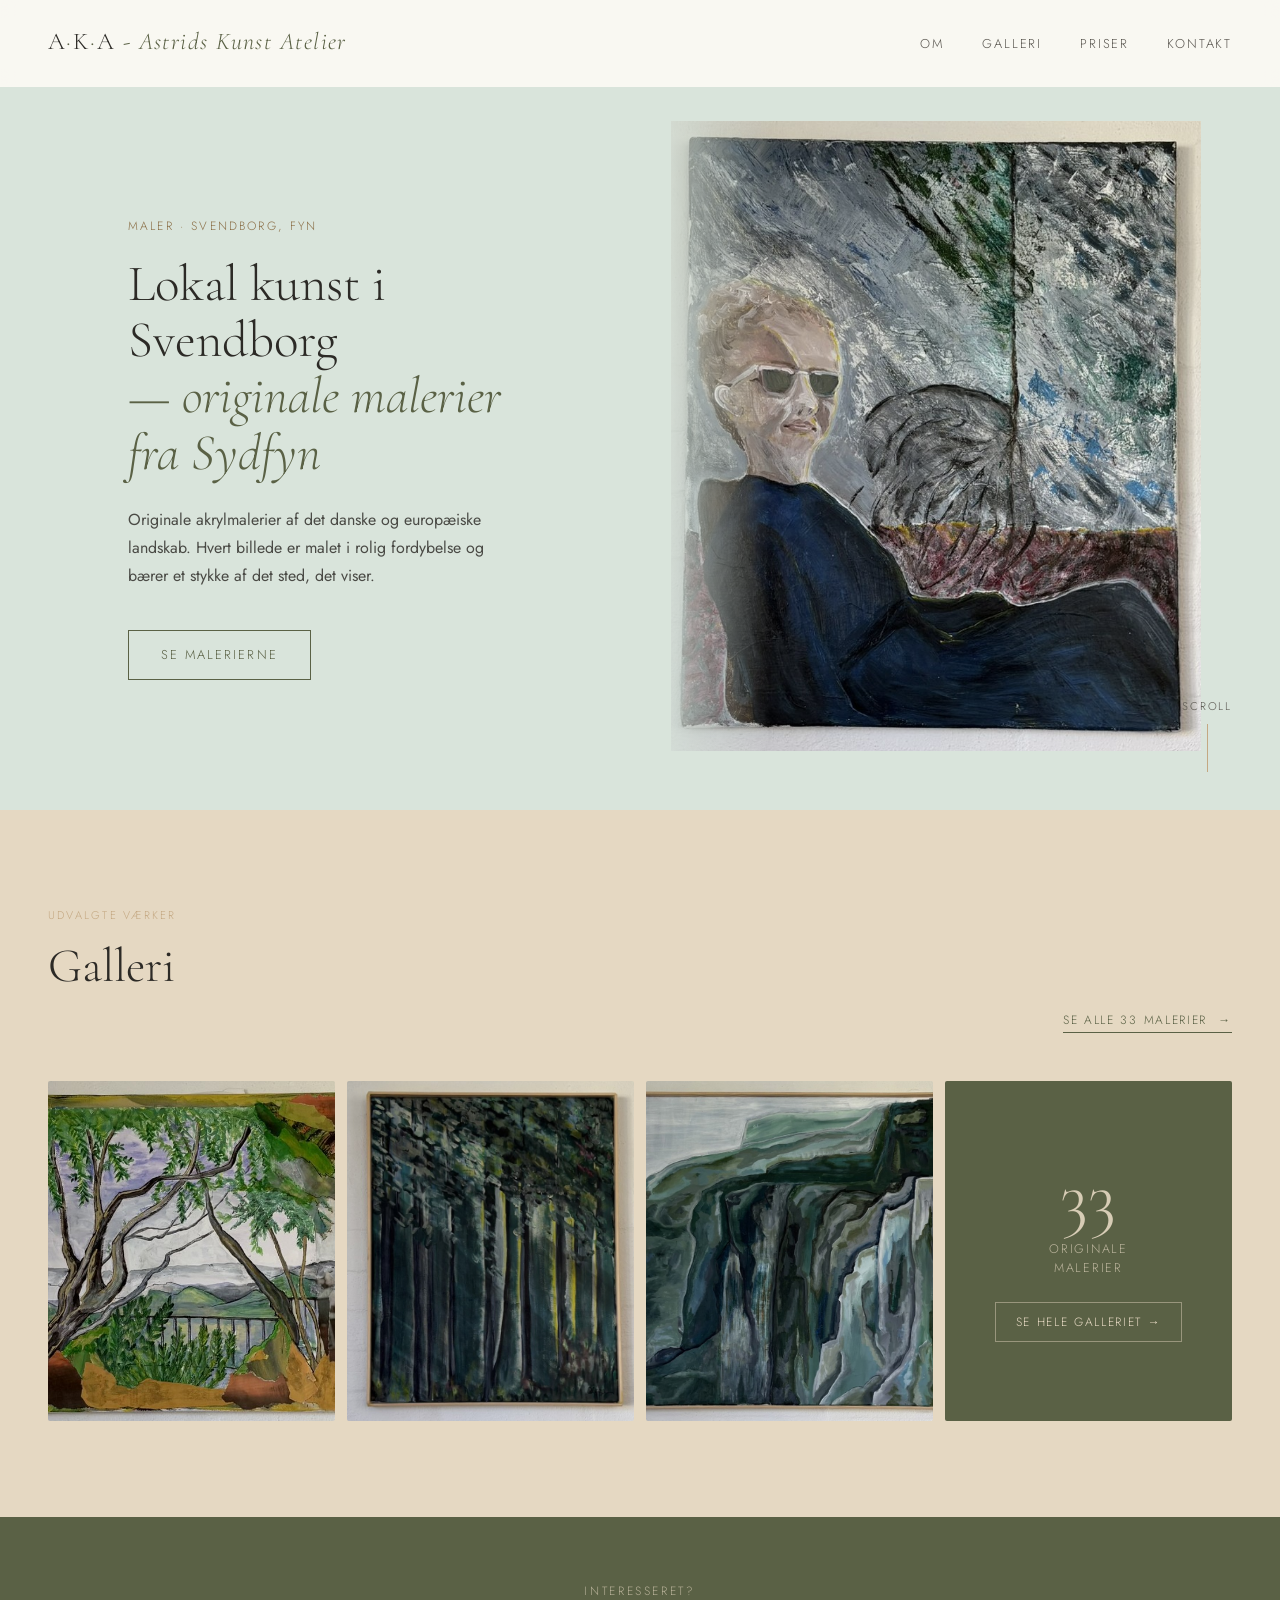
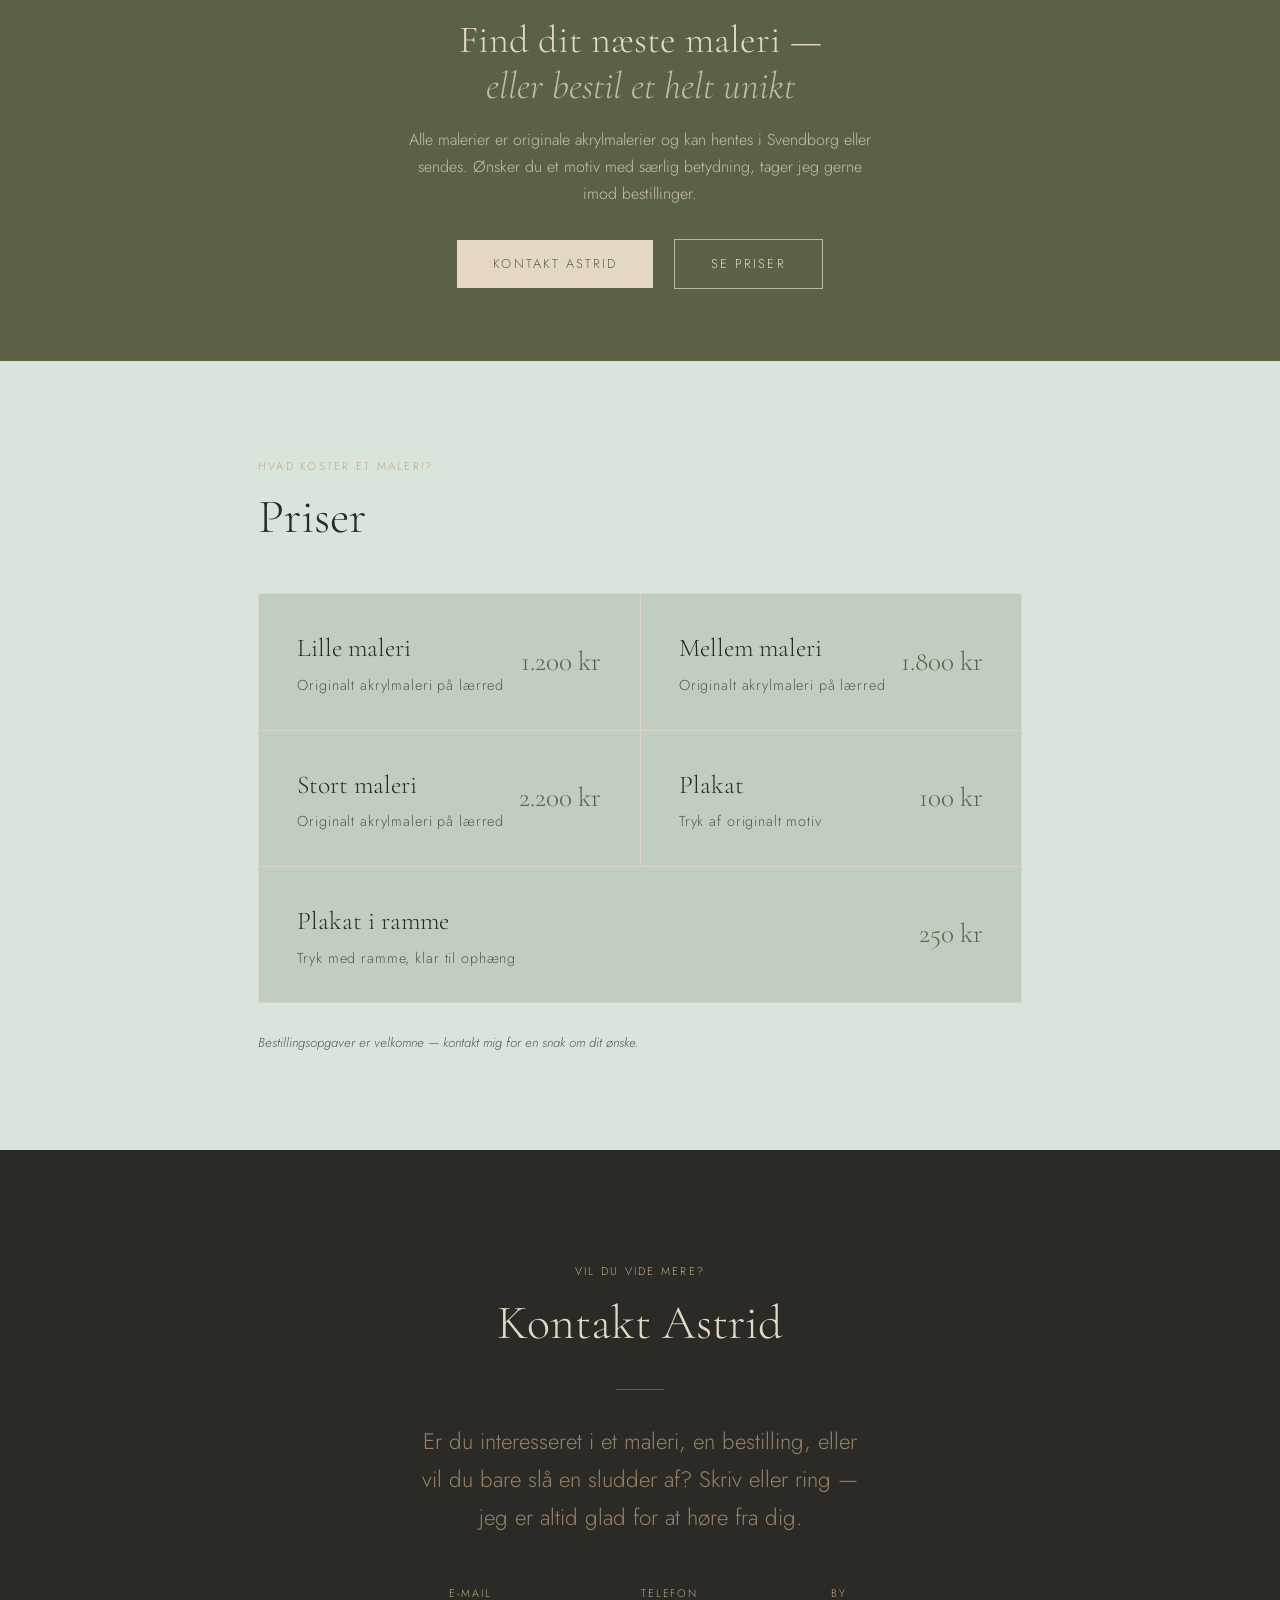
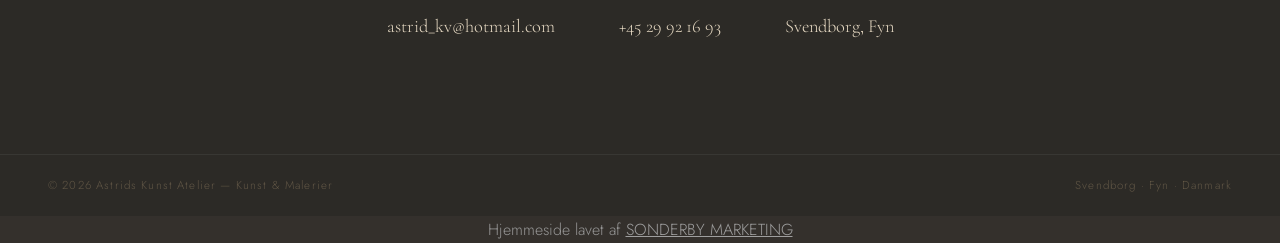
==== index.html @ 26f9140e "e" ====
<!DOCTYPE html>
<html lang="da">
<head>

<!-- Google tag (gtag.js) -->
<script async src="https://www.googletagmanager.com/gtag/js?id=G-Q36JYDKTQ0"></script>
<script>
  window.dataLayer = window.dataLayer || [];
  function gtag(){dataLayer.push(arguments);}
  gtag('js', new Date());

  gtag('config', 'G-Q36JYDKTQ0');
</script>

  <meta name="google-site-verification" content="feZjjxSXSyQP-OjHvZcuuVOTIzH_2C8YNnYdvk114ck">
  <meta charset="UTF-8" />
  <meta name="viewport" content="width=device-width, initial-scale=1.0" />
  <title>Kunst i Svendborg – Unikke originale malerier | Astrids Kunst Atelier</title>
  <link rel="stylesheet" href="style.css">
  <link href="https://fonts.googleapis.com/css2?family=Cormorant+Garamond:ital,wght@0,300;0,400;1,300;1,400&family=Jost:wght@300;400&display=swap" rel="stylesheet" />
  <link rel="icon" href="img/aka-logo.png">
  <meta name="description" content="Oplev lokal kunst i Svendborg og på Sydfyn. Unikke akrylmalerier inspireret af naturen – køb original kunst eller bestil dit eget maleri.">
  <meta name="keywords" content="kunst svendborg, lokal kunst svendborg, sydfynsk kunst, naturkunst sydfyn, maler svendborg, kunstner fyn">
<meta property="og:title" content="Astrids Kunst Atelier – Originale malerier i Svendborg">
<meta property="og:description" content="Køb originale akrylmalerier fra Svendborg og Sydfyn.">
<meta property="og:image" content="https://www.astridskunstatelier.dk/img/Selvportræt-Astrid.JPEG">
<meta property="og:url" content="https://www.astridskunstatelier.dk">
<meta property="og:type" content="website">
<link rel="canonical" href="https://www.astridskunstatelier.dk/">



  <script type="application/ld+json">
  {
  "@context": "https://schema.org",
  "@type": "LocalBusiness",
  "name": "Astrids Kunst Atelier",
  "url": "https://www.astridskunstatelier.dk",
  "image": "https://www.astridskunstatelier.dk/img/Selvportræt-Astrid.JPEG",
  "priceRange": "1200–2200 kr",
  "address": {
    "@type": "PostalAddress",
    "addressLocality": "Svendborg",
    "addressRegion": "Fyn",
    "addressCountry": "DK"
  },
  "areaServed": "Svendborg, Sydfyn",
  "description": "Originale akrylmalerier fra Svendborg og Sydfyn – køb kunst eller bestil dit eget maleri.",
  "email": "astrid_kv@hotmail.com",
  "telephone": "+4529921693"
}
  </script>

<!-- Meta Pixel Code -->
<script>
!function(f,b,e,v,n,t,s)
{if(f.fbq)return;n=f.fbq=function(){n.callMethod?
n.callMethod.apply(n,arguments):n.queue.push(arguments)};
if(!f._fbq)f._fbq=n;n.push=n;n.loaded=!0;n.version='2.0';
n.queue=[];t=b.createElement(e);t.async=!0;
t.src=v;s=b.getElementsByTagName(e)[0];
s.parentNode.insertBefore(t,s)}(window, document,'script',
'https://connect.facebook.net/en_US/fbevents.js');
fbq('init', '1660378251969151');
fbq('track', 'PageView');
</script>
<noscript><img height="1" width="1" style="display:none"
src="https://www.facebook.com/tr?id=1660378251969151&ev=PageView&noscript=1"
/></noscript>
<!-- End Meta Pixel Code -->


</head>
<body>
 
<!-- NAV -->
<nav id="nav">
  <a href="#hjem" class="nav-logo">A<span>·</span>K<span>·</span>A<span class="nav-logo-aka"><span> - </span>Astrids Kunst Atelier</span></a>
  <button class="nav-hamburger" id="hamburger" aria-label="Menu" aria-expanded="false">
    <span></span><span></span><span></span>
  </button>
  <ul class="nav-links" id="nav-links">
    <li><a href="om-kunstneren.html" onclick="closeMenu()">Om</a></li>
    <li><a href="galleri.html" onclick="closeMenu()">Galleri</a></li>
    <li><a href="#priser" onclick="closeMenu()">Priser</a></li>
    <li><a href="#kontakt" onclick="closeMenu()">Kontakt</a></li>
  </ul>
</nav>
 
<!-- HERO -->
<section id="hjem">
  <div>
    <p class="hero-eyebrow">Maler · Svendborg, Fyn</p>
    <h1 class="hero-title">
      Lokal kunst i Svendborg<br>
      <em>— originale malerier<br>fra Sydfyn</em>
    </h1>
    <p class="hero-sub">Originale akrylmalerier af det danske og europæiske landskab. Hvert billede er malet i rolig fordybelse og bærer et stykke af det sted, det viser.</p>
    <a href="galleri.html" class="hero-cta">Se malerierne</a>
  </div>

  <div>
    <img src="img/Selvportræt-Astrid.JPEG" alt="Astrids maler i sit atelier - kunstner og maler i Svendborg, Fyn">
  </div>

  <div class="hero-scroll">Scroll</div>
</section>
 
<!-- GALLERI -->
<section id="galleri">
  <div class="galleri-inner">
    <div class="galleri-header reveal">
      <div>
        <p class="section-label">Udvalgte værker</p>
        <h2 class="section-title">Galleri</h2>
      </div>
      <a href="galleri.html" class="galleri-all-link">
        Se alle 33 malerier &nbsp;→
      </a>
    </div>
 
    <!-- 4 udvalgte preview-malerier -->
    <div class="galleri-grid galleri-preview">
      <div class="painting reveal" onclick="window.location='galleri.html'">
        <img src="img/Maleri3-40x40-Provence.JPEG" alt="Akrylmaleri fra Provence - lokal kunst fra Svendborg">
        <div class="painting-overlay">
          <div class="painting-title">Provence</div>
          <div class="painting-size">40 × 40 cm</div>
        </div>
      </div>
      <div class="painting reveal" onclick="window.location='galleri.html'">
        <img src="img/Maleri1-50x40-Sofielund.JPEG" alt="Sofielund – akrylmaleri 50x40 cm">
        <div class="painting-overlay">
          <div class="painting-title">Sofielund</div>
          <div class="painting-size">50 × 40 cm</div>
        </div>
      </div>
      <div class="painting reveal" onclick="window.location='galleri.html'">
        <img src="img/Maleri1-60x60-Færøerne.JPEG" alt="Færøerne – akrylmaleri">
        <div class="painting-overlay">
          <div class="painting-title">Færøerne</div>
          <div class="painting-size">60 × 60 cm</div>
        </div>
      </div>
      <div class="painting reveal painting-cta-card" onclick="window.location='galleri.html'">
        <div class="painting-cta-inner">
          <span class="painting-cta-num">33</span>
          <span class="painting-cta-label">originale<br>malerier</span>
          <span class="painting-cta-btn">Se hele galleriet →</span>
        </div>
      </div>
    </div>
  </div>
</section>

<div style="background:var(--moss);color:var(--cream);padding:64px 40px;text-align:center;">
  <p style="font-size:0.75rem;letter-spacing:0.22em;text-transform:uppercase;opacity:0.65;margin-bottom:1rem;">Interesseret?</p>
  <h3 style="font-family:'Cormorant Garamond',serif;font-weight:300;font-size:clamp(1.8rem,3vw,2.6rem);margin-bottom:1rem;line-height:1.2;">
    Find dit næste maleri —<br><em style="opacity:0.75;">eller bestil et helt unikt</em>
  </h3>
  <p style="font-size:1rem;line-height:1.7;opacity:0.8;max-width:480px;margin:0 auto 2rem;">
    Alle malerier er originale akrylmalerier og kan hentes i Svendborg eller sendes. Ønsker du et motiv med særlig betydning, tager jeg gerne imod bestillinger.
  </p>
  <a href="#kontakt" style="display:inline-block;padding:13px 36px;background:var(--cream);color:var(--moss);font-family:'Jost',sans-serif;font-size:0.8rem;letter-spacing:0.16em;text-transform:uppercase;text-decoration:none;margin:0 8px 8px;">Kontakt Astrid</a>
  <a href="#priser" style="display:inline-block;padding:13px 36px;border:1.5px solid rgba(245,240,232,0.6);color:var(--cream);font-family:'Jost',sans-serif;font-size:0.8rem;letter-spacing:0.16em;text-transform:uppercase;text-decoration:none;margin:0 8px 8px;">Se priser</a>
</div>

 
<!-- PRISER -->
<section id="priser">
  <p class="section-label reveal">Hvad koster et maleri?</p>
  <h2 class="section-title reveal">Priser</h2>
 
  <div class="price-grid reveal">
    <div class="price-item">
      <div>
        <div class="price-name">Lille maleri</div>
        <div class="price-sub">Originalt akrylmaleri på lærred</div>
      </div>
      <div class="price-val">1.200 kr</div>
    </div>
    <div class="price-item">
      <div>
        <div class="price-name">Mellem maleri</div>
        <div class="price-sub">Originalt akrylmaleri på lærred</div>
      </div>
      <div class="price-val">1.800 kr</div>
    </div>
    <div class="price-item">
      <div>
        <div class="price-name">Stort maleri</div>
        <div class="price-sub">Originalt akrylmaleri på lærred</div>
      </div>
      <div class="price-val">2.200 kr</div>
    </div>
    <div class="price-item">
      <div>
        <div class="price-name">Plakat</div>
        <div class="price-sub">Tryk af originalt motiv</div>
      </div>
      <div class="price-val">100 kr</div>
    </div>
    <div class="price-item" style="grid-column: 1 / -1;">
      <div>
        <div class="price-name">Plakat i ramme</div>
        <div class="price-sub">Tryk med ramme, klar til ophæng</div>
      </div>
      <div class="price-val">250 kr</div>
    </div>
  </div>
  <p class="price-note reveal">Bestillingsopgaver er velkomne — kontakt mig for en snak om dit ønske.</p>
</section>
 
<!-- KONTAKT -->
<section id="kontakt">
  <p class="section-label">Vil du vide mere?</p>
  <h2 class="section-title">Kontakt Astrid</h2>
  <div class="divider"></div>
  <p style="color:rgba(196,168,130,0.7);font-size:1.4rem;max-width:440px;margin:0 auto;">Er du interesseret i et maleri, en bestilling, eller vil du bare slå en sludder af? Skriv eller ring — jeg er altid glad for at høre fra dig.</p>
 
  <div class="kontakt-info">
    <div class="kontakt-item">
      <span class="kontakt-item-label">E-mail</span>
      <span class="kontakt-item-value"><a href="mailto:astrid_kv@hotmail.com">astrid_kv@hotmail.com</a></span>
    </div>
    <div class="kontakt-item">
      <span class="kontakt-item-label">Telefon</span>
      <span class="kontakt-item-value"><a href="tel:+4529921693">+45 29 92 16 93</a></span>
    </div>
    <div class="kontakt-item">
      <span class="kontakt-item-label">By</span>
      <span class="kontakt-item-value">Svendborg, Fyn</span>
    </div>
  </div>
</section>
 
<!-- FOOTER -->
<footer>
  <span>© 2026 Astrids Kunst Atelier — Kunst &amp; Malerier</span>
  <span>Svendborg · Fyn · Danmark</span>
</footer>
<div class="sonderbymarketing">
<span class="sonderbymarketing-span">Hjemmeside lavet af <a href="https://www.sonderbymarketing.dk">SONDERBY MARKETING</a></span> 
</div>
<!-- LIGHTBOX -->
<div class="lightbox" id="lightbox" onclick="closeLightbox()">
  <span class="lightbox-close" onclick="closeLightbox()">×</span>
  <div id="lightbox-content" style="width:60vw;max-width:700px;aspect-ratio:4/3;border-radius:2px;"></div>
</div>

<script>
  const images = [
    "img/Maleri2-40x40-Færøerne.JPEG",
    "img/Maleri4-80x60-Alperne.JPEG",
    "img/Maleri5-50x50-Sofielund.JPEG",
    "img/Maleri3-40x40-Ansigter.JPEG",
    "img/Maleri4-40x40-Færøerne.JPEG",
    "img/Maleri1-60x80-Lys.JPEG"
  ];

  // Hamburger menu
  const hamburger = document.getElementById('hamburger');
  const navLinks  = document.getElementById('nav-links');

  hamburger.addEventListener('click', () => {
    const isOpen = navLinks.classList.toggle('open');
    hamburger.classList.toggle('open', isOpen);
    hamburger.setAttribute('aria-expanded', isOpen);
    document.body.style.overflow = isOpen ? 'hidden' : '';
  });

  function closeMenu() {
    navLinks.classList.remove('open');
    hamburger.classList.remove('open');
    hamburger.setAttribute('aria-expanded', 'false');
    document.body.style.overflow = '';
  }

  // Nav scroll effect
  const nav = document.getElementById('nav');
  window.addEventListener('scroll', () => {
    nav.classList.toggle('scrolled', window.scrollY > 40);
  });
 
  // Scroll reveal
  const reveals = document.querySelectorAll('.reveal');
  const observer = new IntersectionObserver((entries) => {
    entries.forEach(entry => {
      if (entry.isIntersecting) {
        setTimeout(() => entry.target.classList.add('visible'), 80);
        observer.unobserve(entry.target);
      }
    });
  }, { threshold: 0.12 });
  reveals.forEach(el => observer.observe(el));
 
  // Lightbox
  function openLightbox(idx) {
    const lb  = document.getElementById('lightbox');
    const cnt = document.getElementById('lightbox-content');
    cnt.innerHTML = `<img src="${images[idx]}" style="width:100%;height:100%;object-fit:contain;">`;
    lb.classList.add('open');
    document.body.style.overflow = 'hidden';
  }
  function closeLightbox() {
    document.getElementById('lightbox').classList.remove('open');
    document.body.style.overflow = '';
  }
  document.addEventListener('keydown', e => { if (e.key === 'Escape') closeLightbox(); });
</script>


</body>
</html>
---- style.css ----
*, *::before, *::after { box-sizing: border-box; margin: 0; padding: 0; }
 
    :root {
      --cream:    #e5d8c2;
      --warm-white: #d9e4db;
      --moss:     #5a6145;
      --bark:     #8b6f47;
      --earth:    #c4a882;
      --dark:     #2c2a26;
      --muted:    #5a5750;
      --line:     #ddd5c4;
    }
 
    html { scroll-behavior: smooth; }
 
    body {
      background: var(--warm-white);
      color: var(--dark);
      font-family: 'Jost', sans-serif;
      font-weight: 300;
      font-size: 16px;
      line-height: 1.7;
      overflow-x: hidden;
    }
 
    /* ── NAV ── */
    nav {
      position: fixed;
      top: 0; left: 0; right: 0;
      z-index: 100;
      display: flex;
      justify-content: space-between;
      align-items: center;
      padding: 1.4rem 3rem;
      background: rgba(250, 248, 243, 0.97);
      backdrop-filter: blur(8px);
      border-bottom: 1px solid transparent;
      transition: border-color 0.3s;
    }
    nav.scrolled { border-color: var(--line); }
 
    .nav-logo {
      font-family: 'Cormorant Garamond', serif;
      font-size: 1.5rem;
      font-weight: 300;
      letter-spacing: 0.06em;
      color: var(--dark);
      text-decoration: none;
      z-index: 101;
    }
    .nav-logo span { font-style: italic; color: var(--moss); }

    /* ── HAMBURGER ── */
    .nav-hamburger {
      display: none;
      flex-direction: column;
      justify-content: center;
      gap: 5px;
      width: 32px;
      height: 32px;
      cursor: pointer;
      background: none;
      border: none;
      padding: 2px;
      z-index: 101;
    }
    .nav-hamburger span {
      display: block;
      width: 100%;
      height: 1px;
      background: var(--dark);
      transition: transform 0.35s ease, opacity 0.25s ease;
      transform-origin: center;
    }
    .nav-hamburger.open span:nth-child(1) {
      transform: translateY(6px) rotate(45deg);
    }
    .nav-hamburger.open span:nth-child(2) {
      opacity: 0;
    }
    .nav-hamburger.open span:nth-child(3) {
      transform: translateY(-6px) rotate(-45deg);
    }

    .nav-links {
      display: flex;
      gap: 2.4rem;
      list-style: none;
    }
    .nav-links a {
      font-size: 0.8rem;
      letter-spacing: 0.14em;
      text-transform: uppercase;
      text-decoration: none;
      color: var(--muted);
      transition: color 0.2s;
    }
    .nav-links a:hover { color: var(--moss); }
 
    /* ── HERO ── */
    #hjem {
      min-height: 50vh;
      max-height: 90vh;   
      display: grid;
      grid-template-columns: 1fr 1fr;
      position: relative;
      overflow: hidden;
    }

    #hjem > div:first-child {
      display: flex;
      flex-direction: column;
      justify-content: center;
      padding: 120px 60px 80px 80px;
      background: var(--warm-white);
      position: relative;
      z-index: 2;
    }

    #hjem > div:nth-child(2) {
      position: relative;
      overflow: hidden;
    }

    #hjem > div:nth-child(2)::before {
      content: '';
      position: absolute;
      inset: 0;
      background: linear-gradient(to right, var(--warm-white) 0%, transparent 22%);
      z-index: 1;
      pointer-events: none;
    }

    #hjem > div:nth-child(2) img {
      width: 100%;
      height: 800px;
      margin-top: 25px;
      object-fit: contain;   
      object-position: top center;
      filter: saturate(0.82);
      max-height: 70vh;
      align-self: center;  
    }

    .hero-bg { display: none; }
    .hero-stroke { display: none; }
    .hero-content { all: unset; display: contents; }

    .hero-eyebrow {
      font-size: 0.75rem;
      letter-spacing: 0.18em;
      text-transform: uppercase;
      color: var(--bark);
      margin-bottom: 1.2rem;
    }

    .hero-title {
      font-family: 'Cormorant Garamond', serif;
      font-size: clamp(2.4rem, 4vw, 3.6rem);
      font-weight: 300;
      line-height: 1.1;
      color: var(--dark);
      margin-bottom: 1.6rem;
    }
    .hero-title em {
      font-style: italic;
      color: var(--moss);
    }

    .hero-sub {
      font-size: 1rem;
      color: #4a4a45;
      font-weight: 400;
      max-width: 400px;
      line-height: 1.75;
      margin-bottom: 2rem;
    }

    .hero-cta {
      display: inline-block;
      padding: 13px 32px;
      border: 1.5px solid var(--moss);
      color: var(--moss);
      font-family: 'Jost', sans-serif;
      font-size: 0.8rem;
      letter-spacing: 0.16em;
      text-transform: uppercase;
      text-decoration: none;
      margin-top: 0.5rem;
      align-self: flex-start;
      transition: background 0.25s, color 0.25s;
    }
    .hero-cta:hover { background: var(--moss); color: var(--cream); }

    .hero-scroll {
      position: absolute;
      bottom: 2.4rem;
      right: 3rem;
      display: flex;
      flex-direction: column;
      align-items: center;
      gap: 0.5rem;
      font-size: 0.7rem;
      letter-spacing: 0.16em;
      text-transform: uppercase;
      color: var(--muted);
    }
    .hero-scroll::after {
      content: '';
      width: 1px;
      height: 48px;
      background: var(--earth);
      display: block;
    }   
 
    /* ── SECTIONS SHARED ── */
    section { padding: 6rem 3rem; }
    .section-label {
      font-size: 0.7rem;
      letter-spacing: 0.2em;
      text-transform: uppercase;
      color: var(--earth);
      margin-bottom: 0.9rem;
    }
    .section-title {
      font-family: 'Cormorant Garamond', serif;
      font-size: clamp(2rem, 4vw, 3rem);
      font-weight: 300;
      line-height: 1.15;
      margin-bottom: 2.4rem;
    }
    .divider {
      width: 48px;
      height: 1px;
      background: var(--earth);
      margin: 2rem 0;
    }
 
    /* ── OM ASTRID ── */
    #om {
      display: grid;
      grid-template-columns: 1fr 1fr;
      gap: 6rem;
      align-items: center;
      max-width: 1100px;
      margin: 0 auto;
    }
 
    .om-image-wrap {
      position: relative;
    }
    .om-image-placeholder {
      width: 100%;
      aspect-ratio: 3/4;
      background: linear-gradient(160deg, #ddd5c4 0%, #c4b89a 50%, #b0a080 100%);
      border-radius: 2px;
      display: flex;
      align-items: center;
      justify-content: center;
      overflow: hidden;
      position: relative;
    }
    .om-image-placeholder::before {
      content: '';
      position: absolute;
      inset: 0;
      background: 
        radial-gradient(ellipse 60% 40% at 40% 60%, rgba(90,97,69,0.25) 0%, transparent 60%),
        radial-gradient(ellipse 40% 60% at 70% 30%, rgba(250,248,243,0.3) 0%, transparent 50%);
    }
    .om-image-placeholder img {
      width: 100%;
      height: 100%;
      object-fit: cover;
    }
    .om-image-placeholder svg {
      opacity: 0.22;
      color: var(--dark);
    }
    .om-image-note {
      font-size: 0.72rem;
      color: var(--muted);
      letter-spacing: 0.1em;
      text-align: center;
      margin-top: 0.8rem;
    }
 
    .om-image-wrap::before {
      content: '';
      position: absolute;
      top: -16px; left: -16px;
      width: 80px; height: 80px;
      border-top: 1px solid var(--earth);
      border-left: 1px solid var(--earth);
      pointer-events: none;
    }
    .om-image-wrap::after {
      content: '';
      position: absolute;
      bottom: 40px; right: -16px;
      width: 80px; height: 80px;
      border-bottom: 1px solid var(--earth);
      border-right: 1px solid var(--earth);
      pointer-events: none;
    }
 
    .om-text p {
      color: var(--muted);
      font-size: 0.97rem;
      margin-bottom: 1.2rem;
    }
    .om-text p strong {
      font-weight: 400;
      color: var(--dark);
    }
 
    /* ── GALLERI ── */
    #galleri {
      background: var(--cream);
      max-width: 100%;
    }
    .galleri-inner {
      max-width: 1200px;
      margin: 0 auto;
    }

    .galleri-header {
      display: flex;
      justify-content: space-between;
      align-items: flex-end;
      margin-bottom: 3rem;
    }
    .galleri-grid {
      display: grid;
      grid-template-columns: repeat(12, 1fr);
      grid-template-rows: auto;
      gap: 16px;
    }
 
    .painting {
      cursor: pointer;
      overflow: hidden;
      border-radius: 2px;
      position: relative;
    }
 
    .painting:nth-child(1) { grid-column: 1 / 6;  grid-row: 1; }
    .painting:nth-child(2) { grid-column: 6 / 9;  grid-row: 1; }
    .painting:nth-child(3) { grid-column: 9 / 13; grid-row: 1; }
    .painting:nth-child(4) { grid-column: 1 / 4;  grid-row: 2; }
    .painting:nth-child(5) { grid-column: 4 / 9;  grid-row: 2; }
    .painting:nth-child(6) { grid-column: 9 / 13; grid-row: 2; }
 
    .painting img {
      width: 100%;
      height: 100%;
      object-fit: contain;
      display: block;
      transition: transform 0.6s cubic-bezier(0.25,0.46,0.45,0.94);
    }
    .painting:hover img { transform: scale(1.04); }
 
    .painting:nth-child(1) { height: 420px; }
    .painting:nth-child(2) { height: 420px; }
    .painting:nth-child(3) { height: 420px; }
    .painting:nth-child(4) { height: 380px; }
    .painting:nth-child(5) { height: 380px; }
    .painting:nth-child(6) { height: 380px; }
 
    .p1 { background: linear-gradient(170deg,#7a9478 0%,#4a7a5e 35%,#2d5a3d 60%,#1a3d2b 100%); }
    .p2 { background: linear-gradient(150deg,#c8d4bc 0%,#8aaa78 40%,#5a7d50 100%); }
    .p3 { background: linear-gradient(200deg,#b0c8e8 0%,#6a9ec0 35%,#3a6a8a 70%,#1a3a5a 100%); }
    .p4 { background: linear-gradient(140deg,#e8d4a0 0%,#c8a860 40%,#8a6830 100%); }
    .p5 { background: linear-gradient(180deg,#d4e0c8 0%,#88a870 40%,#4a6840 70%,#2a4828 100%); }
    .p6 { background: linear-gradient(160deg,#f0e4d0 0%,#d0b898 40%,#a07850 100%); }
    .p7 { background: linear-gradient(190deg,#c0d8e8 0%,#80b0c8 40%,#4080a0 100%); }
    .p8 { background: linear-gradient(145deg,#d8e8c8 0%,#90b870 40%,#506840 100%); }
 
    .painting-overlay {
      position: absolute;
      inset: 0;
      background: linear-gradient(to top, rgba(44,42,38,0.7) 0%, transparent 50%);
      opacity: 0;
      transition: opacity 0.4s ease;
      display: flex;
      flex-direction: column;
      justify-content: flex-end;
      padding: 1.2rem;
    }
/* SOLGT overlay */
.sold-overlay {
  position: absolute;
  inset: 0;
  background: rgba(20, 18, 16, 0.75);
  display: flex;
  align-items: center;
  justify-content: center;
  color: #fff;
  font-family: 'Cormorant Garamond', serif;
  font-size: 1.6rem;
  letter-spacing: 0.12em;
  text-transform: uppercase;
  z-index: 5;
  pointer-events: none;
}

/* sørg for at card kan holde overlay */
.painting-card {
  position: relative;
}
    .painting:hover .painting-overlay { opacity: 1; }
    .painting-title {
      font-family: 'Cormorant Garamond', serif;
      font-size: 1.05rem;
      font-style: italic;
      color: #fff;
      font-weight: 300;
    }
    .painting-size {
      font-size: 0.72rem;
      letter-spacing: 0.1em;
      color: rgba(255,255,255,0.65);
      margin-top: 0.2rem;
    }

    /* Preview grid */
    .galleri-preview {
      display: grid !important;
      grid-template-columns: repeat(4, 1fr) !important;
      grid-template-rows: 340px !important;
      gap: 12px !important;
    }
    .galleri-preview .painting {
      grid-column: auto !important;
      grid-row: auto !important;
      height: 100% !important;
    }
    .galleri-preview .painting img {
      object-fit: cover !important;
    }
 
    /* CTA-kort */
    .painting-cta-card {
      background: var(--moss) !important;
      display: flex !important;
      align-items: center !important;
      justify-content: center !important;
      cursor: pointer;
    }
    .painting-cta-card:hover { opacity: 0.92; }
    .painting-cta-inner {
      display: flex;
      flex-direction: column;
      align-items: center;
      gap: 0.5rem;
      color: var(--cream);
      text-align: center;
      padding: 2rem;
    }
    .painting-cta-num {
      font-family: 'Cormorant Garamond', serif;
      font-size: 4.5rem;
      font-weight: 300;
      line-height: 1;
      color: var(--cream);
      opacity: 0.9;
    }
    .painting-cta-label {
      font-size: 0.78rem;
      letter-spacing: 0.14em;
      text-transform: uppercase;
      opacity: 0.7;
      line-height: 1.5;
    }
    .painting-cta-btn {
      margin-top: 1rem;
      font-size: 0.75rem;
      letter-spacing: 0.14em;
      text-transform: uppercase;
      border: 1px solid rgba(229,216,194,0.45);
      padding: 9px 20px;
      transition: background 0.2s, border-color 0.2s;
    }
    .painting-cta-card:hover .painting-cta-btn {
      background: rgba(229,216,194,0.15);
      border-color: rgba(229,216,194,0.7);
    }
 
    .galleri-all-link {
      font-size: 0.75rem;
      letter-spacing: 0.14em;
      text-transform: uppercase;
      color: var(--moss);
      text-decoration: none;
      border-bottom: 1px solid var(--moss);
      padding-bottom: 2px;
      align-self: flex-end;
      transition: opacity 0.2s;
      white-space: nowrap;
    }
    .galleri-all-link:hover { opacity: 0.65; }

    .galleri-note {
      font-size: 0.78rem;
      color: var(--muted);
      letter-spacing: 0.08em;
      font-style: italic;
      align-self: flex-end;
    }
 
    /* ── PRISER ── */
    #priser {
      max-width: 860px;
      margin: 0 auto;
    }
    .price-grid {
      display: grid;
      grid-template-columns: 1fr 1fr;
      gap: 1px;
      background: var(--line);
      border: 1px solid var(--line);
      margin-top: 3rem;
    }
    .price-item {
      background: rgb(194, 205, 194);
      padding: 2rem 2.4rem;
      display: flex;
      justify-content: space-between;
      align-items: center;
      transition: background 0.2s;
    }
    .price-item:hover { background: var(--cream); }
    .price-name {
      font-family: 'Cormorant Garamond', serif;
      font-size: 1.6rem;
      font-weight: 300;
    }
    .price-sub {
      font-size: 0.9rem;
      color: var(--muted);
      margin-top: 0.2rem;
      letter-spacing: 0.06em;
    }
    .price-val {
      font-family: 'Cormorant Garamond', serif;
      font-size: 1.7rem;
      font-weight: 300;
      color: var(--moss);
      white-space: nowrap;
    }
    .price-note {
      margin-top: 1.8rem;
      font-size: 0.82rem;
      color: var(--muted);
      font-style: italic;
    }
 
    /* ── KONTAKT ── */
    #kontakt {
      background: var(--dark);
      color: var(--cream);
      text-align: center;
      padding: 7rem 3rem;
    }
    #kontakt .section-label { color: var(--earth); }
    #kontakt .section-title { color: var(--cream); }
    #kontakt .divider { background: var(--moss); margin: 2rem auto; }
 
    .kontakt-info {
      display: flex;
      justify-content: center;
      gap: 4rem;
      margin-top: 3rem;
    }
    .kontakt-item {
      display: flex;
      flex-direction: column;
      align-items: center;
      gap: 0.5rem;
    }
    .kontakt-item-label {
      font-size: 0.68rem;
      letter-spacing: 0.18em;
      text-transform: uppercase;
      color: var(--earth);
    }
    .kontakt-item-value {
      font-family: 'Cormorant Garamond', serif;
      font-size: 1.15rem;
      font-weight: 300;
      color: var(--cream);
    }
    .kontakt-item-value a {
      color: inherit;
      text-decoration: none;
      transition: color 0.2s;
    }
    .kontakt-item-value a:hover { color: var(--earth); }
 
    /* ── FOOTER ── */
    footer {
      background: var(--dark);
      border-top: 1px solid rgba(255,255,255,0.06);
      padding: 1.3rem 3rem;
      display: flex;
      justify-content: space-between;
      align-items: center;
      color: rgba(196,168,130,0.35);
      font-size: 0.72rem;
      letter-spacing: 0.1em;
    }

    .sonderbymarketing {
      background-color: #34302c;
      text-align: center;
      color: rgb(150, 150, 150);
    }

    .sonderbymarketing-span a {
      color: rgb(158, 158, 158);
    }
 
    /* ── LIGHTBOX ── */
    .lightbox {
      display: none;
      position: fixed;
      inset: 0;
      z-index: 200;
      background: rgba(44,42,38,0.92);
      align-items: center;
      justify-content: center;
      padding: 2rem;
      cursor: pointer;
      padding: 1rem;
    }
    .lightbox.open { display: flex; }
    .lightbox-img {
      max-width: 80vw;
      max-height: 85vh;
      border-radius: 2px;
      pointer-events: none;
    }
    .lightbox-close {
      position: absolute;
      top: 1.5rem; right: 2rem;
      font-size: 2rem;
      color: var(--cream);
      cursor: pointer;
      font-family: 'Jost', sans-serif;
      font-weight: 300;
      opacity: 0.6;
      transition: opacity 0.2s;
      line-height: 1;
    }
    .lightbox-close:hover { opacity: 1; }
 
    /* ── ANIMATIONS ── */
    .reveal {
      opacity: 0;
      transform: translateY(20px);
      transition: opacity 0.8s ease, transform 0.8s ease;
    }
    .reveal.visible {
      opacity: 1;
      transform: translateY(0);
    }
 
    /* ══════════════════════════════════════
       RESPONSIVE – 900px
    ══════════════════════════════════════ */
    @media (max-width: 900px) {

      /* NAV */
      nav {
        padding: 1.1rem 1.5rem;
      }
      .nav-hamburger {
        display: flex;
      }
      .nav-links {
        position: fixed;
        top: 0; left: 0; right: 0; bottom: 0;
        background: rgba(250, 248, 243, 0.98);
        flex-direction: column;
        justify-content: center;
        align-items: center;
        gap: 2.5rem;
        padding-top: 70px;
        transform: translateY(-100%);
        opacity: 0;
        transition: transform 0.4s cubic-bezier(0.4, 0, 0.2, 1), opacity 0.3s ease;
        pointer-events: none;
      }
      .nav-links.open {
        transform: translateY(0);
        opacity: 1;
        pointer-events: all;
      }
      .nav-links a {
        font-size: 1.1rem;
        letter-spacing: 0.2em;
        color: var(--dark);
      }
      .nav-logo-aka {
        display: none;
      }

      /* HERO */
      #hjem {
        grid-template-columns: 1fr;
        min-height: auto;
        max-height: none;
        padding: 0 !important;
      }
      #hjem > div:first-child {
        padding: 100px 1.5rem 3rem;
      }
      #hjem > div:nth-child(2) {
        display: none;
      }
      .hero-scroll { display: none; }
      .hero-title { font-size: clamp(2rem, 8vw, 2.8rem); }

      /* SECTIONS */
      section { padding: 4rem 1.5rem; }

      /* OM */
      #om {
        grid-template-columns: 1fr;
        gap: 2.5rem;
      }
      .om-image-wrap::before,
      .om-image-wrap::after { display: none; }

      /* GALLERI PREVIEW */
      .galleri-preview {
        grid-template-columns: 1fr 1fr !important;
        grid-template-rows: 200px 200px !important;
      }

      /* PRISER */
      .price-grid { grid-template-columns: 1fr; }
      .price-item { padding: 1.4rem 1.5rem; }

      /* KONTAKT */
      #kontakt { padding: 5rem 1.5rem; }
      .kontakt-info {
        flex-direction: column;
        gap: 2rem;
      }

      /* FOOTER */
      footer {
        flex-direction: column;
        gap: 0.5rem;
        text-align: center;
        padding: 1.4rem 1.5rem;
      }

      /* GALLERI GRID (forsiden) */
      .galleri-grid {
        display: grid;
        grid-template-columns: 1fr 1fr;
        gap: 10px;
      }
      .painting {
        height: 180px !important;
        grid-column: auto !important;
        grid-row: auto !important;
      }
      .painting img {
        object-fit: cover !important;
      }
    }

    /* ══════════════════════════════════════
       RESPONSIVE – 540px
    ══════════════════════════════════════ */
    @media (max-width: 540px) {
      .galleri-preview {
        grid-template-columns: 1fr 1fr !important;
        grid-template-rows: 160px 160px !important;
      }
      .painting-cta-num { font-size: 3rem; }
      .painting-cta-label { font-size: 0.68rem; }
      .painting-cta-btn { font-size: 0.65rem; padding: 7px 14px; }

      .price-name { font-size: 1.3rem; }
      .price-val { font-size: 1.4rem; }
    }

    /* ══════════════════════════════════════
       RESPONSIVE – 400px
    ══════════════════════════════════════ */
    @media (max-width: 400px) {
      .galleri-preview {
        grid-template-columns: 1fr !important;
        grid-template-rows: repeat(4, 200px) !important;
      }
    }
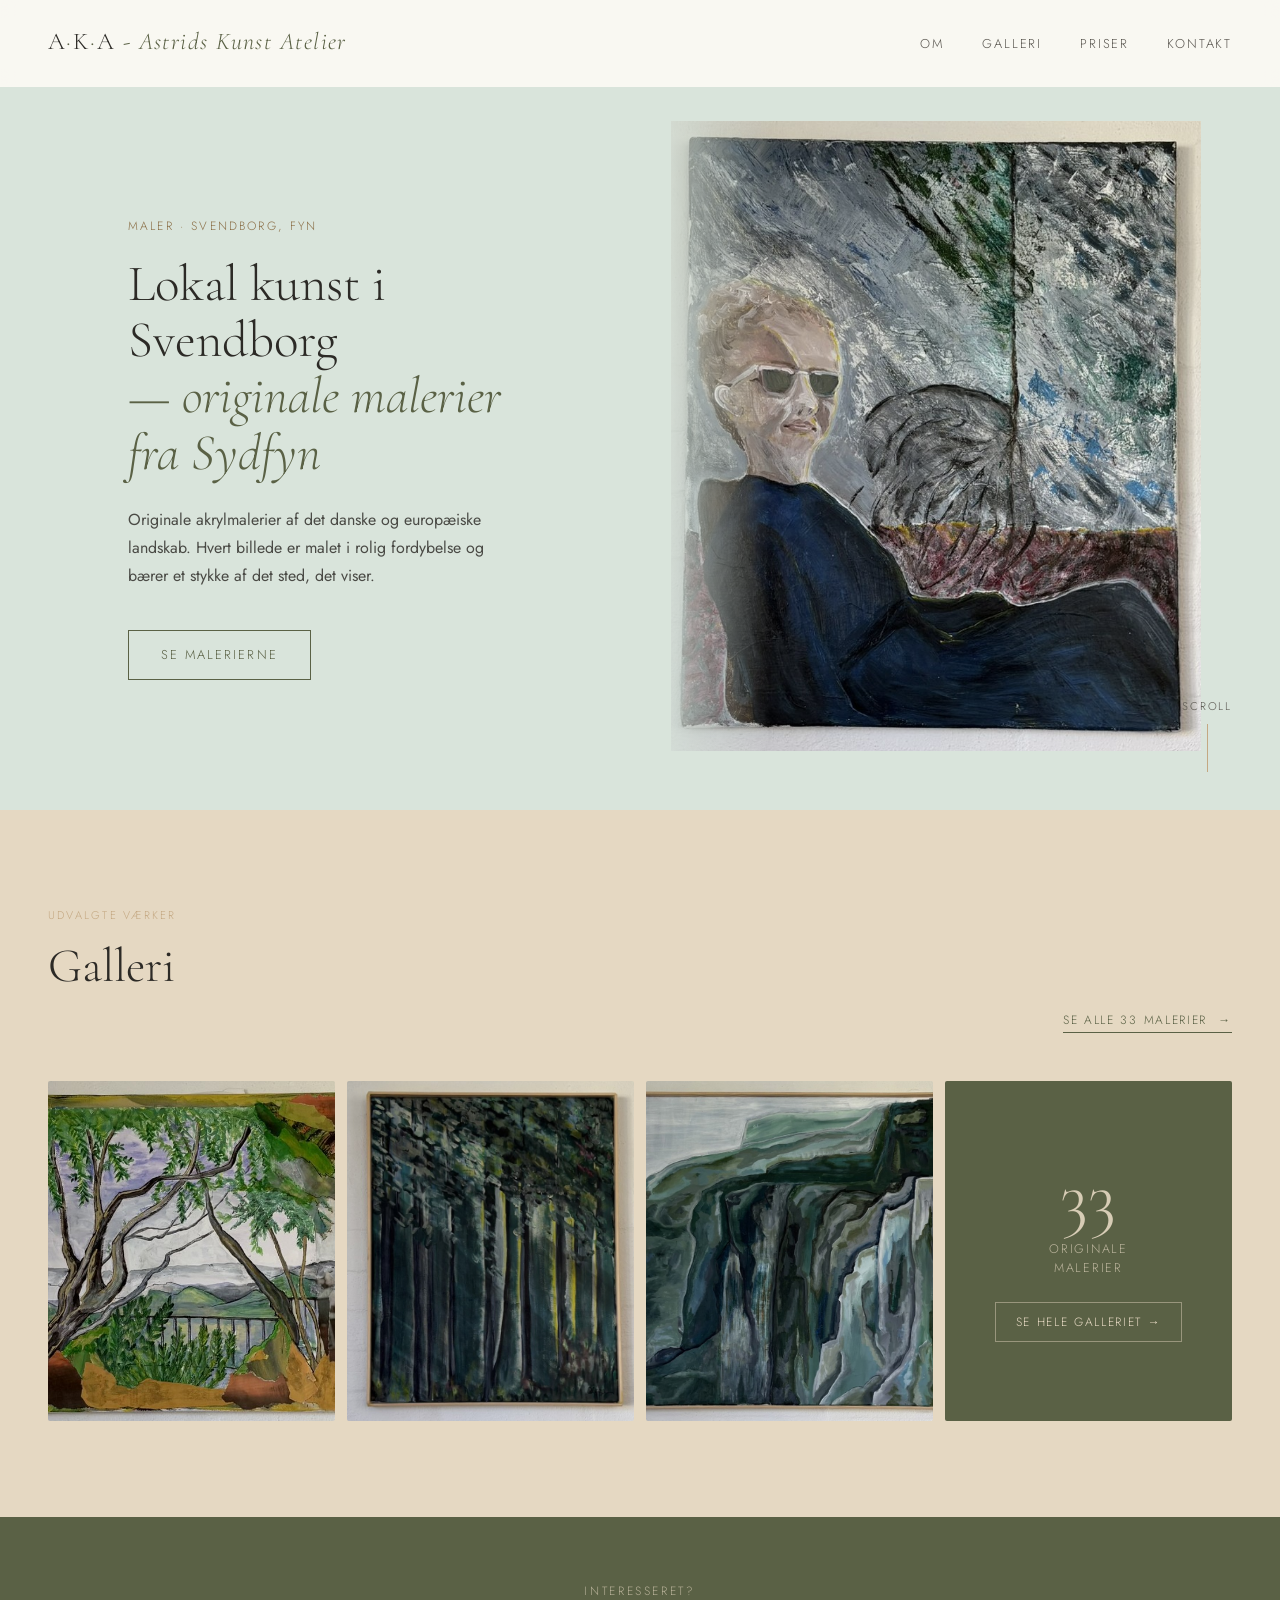
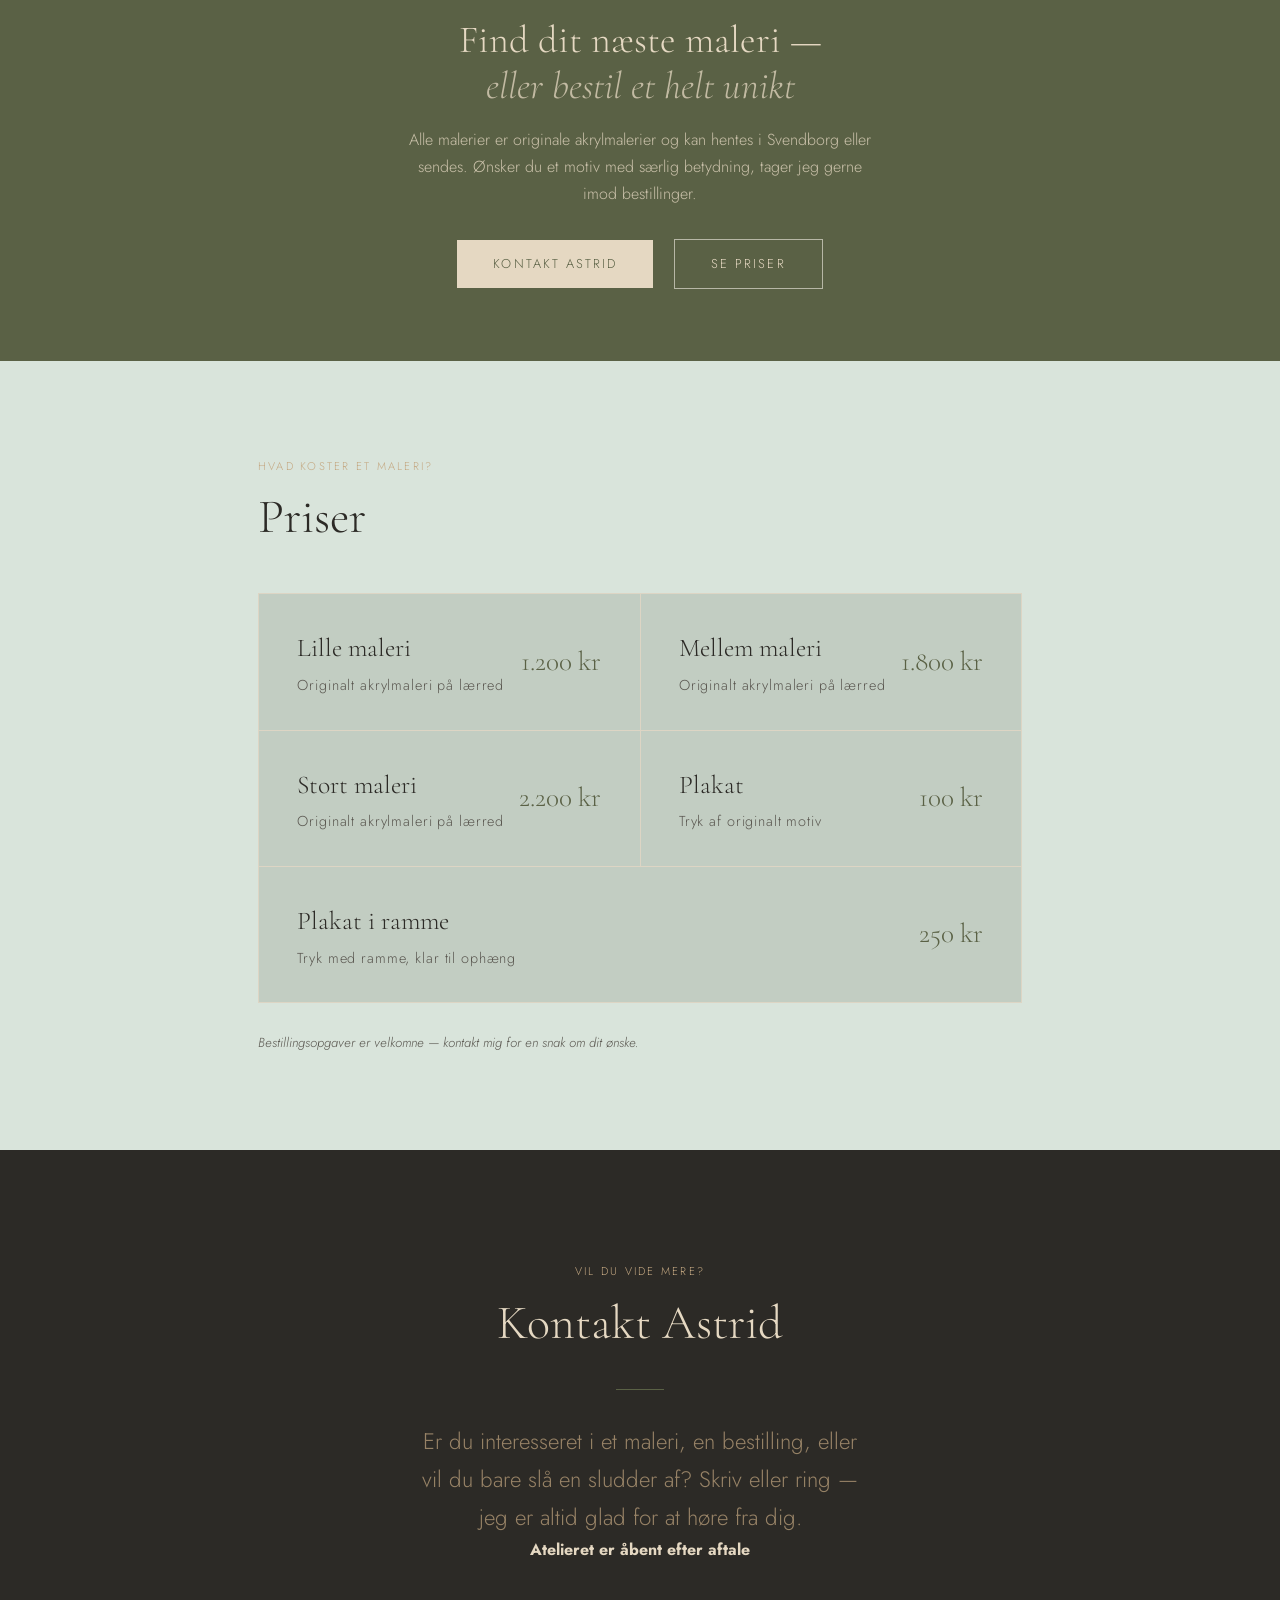
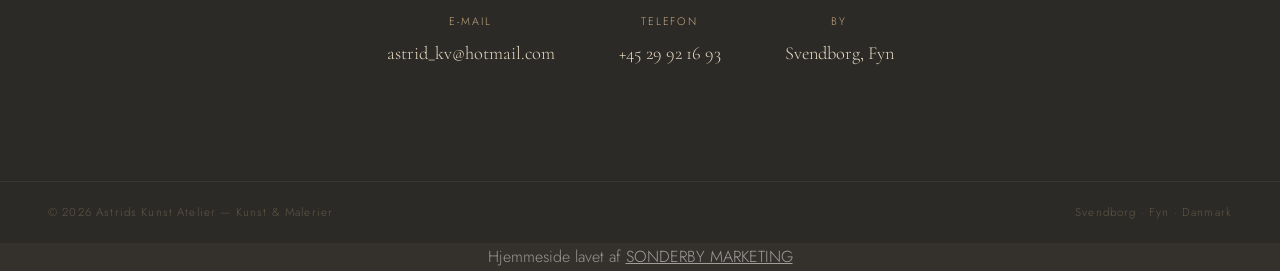
==== commit fd5ac885: "y" ====
--- a/index.html
+++ b/index.html
@@ -72,6 +72,9 @@
 
 </head>
 <body>
+  <script>
+  fbq('track', 'ViewContent');
+</script>
  
 <!-- NAV -->
 <nav id="nav">
@@ -217,7 +220,7 @@
   <h2 class="section-title">Kontakt Astrid</h2>
   <div class="divider"></div>
   <p style="color:rgba(196,168,130,0.7);font-size:1.4rem;max-width:440px;margin:0 auto;">Er du interesseret i et maleri, en bestilling, eller vil du bare slå en sludder af? Skriv eller ring — jeg er altid glad for at høre fra dig.</p>
- 
+  <h4>Atelieret er åbent efter aftale</h4>
   <div class="kontakt-info">
     <div class="kontakt-item">
       <span class="kontakt-item-label">E-mail</span>
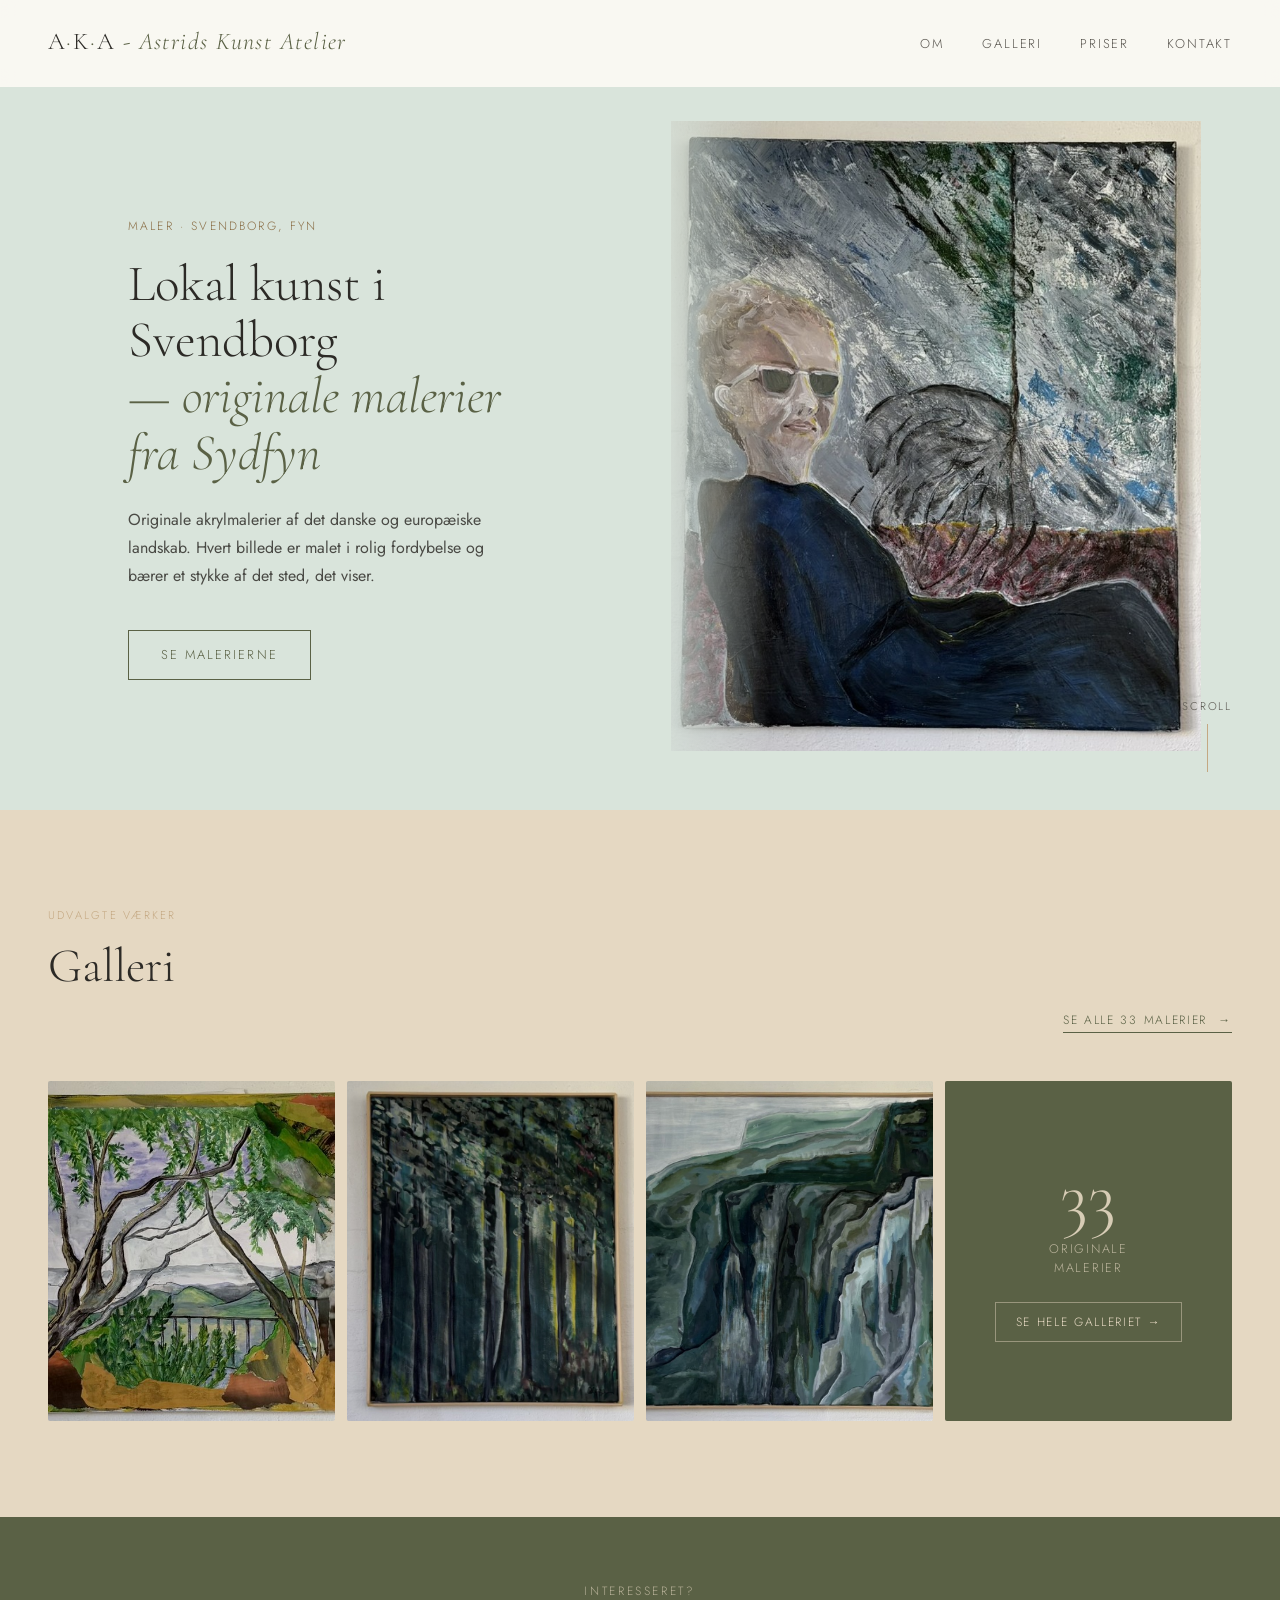
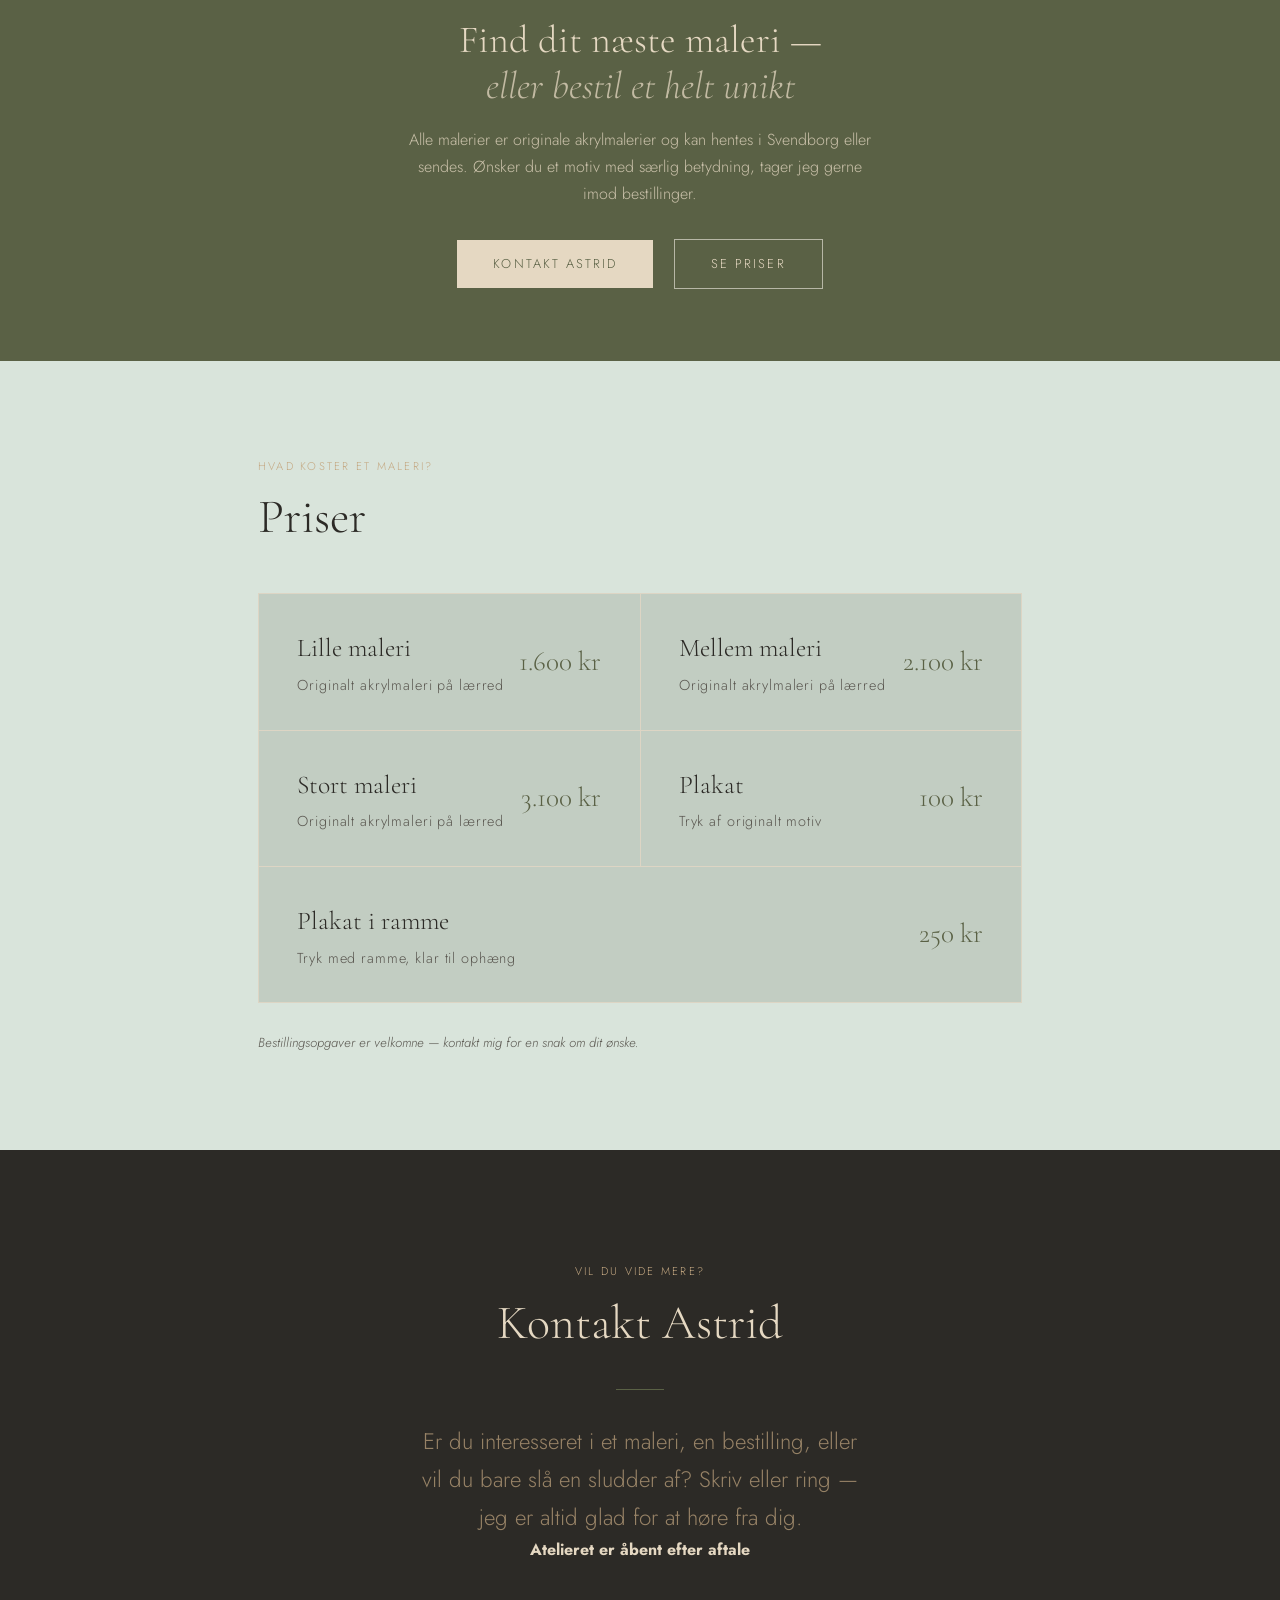
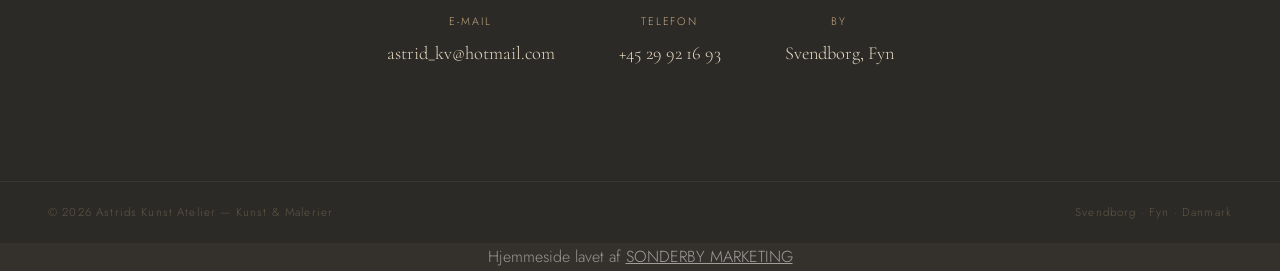
==== commit 115817fb: "t" ====
--- a/index.html
+++ b/index.html
@@ -180,21 +180,21 @@
         <div class="price-name">Lille maleri</div>
         <div class="price-sub">Originalt akrylmaleri på lærred</div>
       </div>
-      <div class="price-val">1.200 kr</div>
+      <div class="price-val">1.600 kr</div>
     </div>
     <div class="price-item">
       <div>
         <div class="price-name">Mellem maleri</div>
         <div class="price-sub">Originalt akrylmaleri på lærred</div>
       </div>
-      <div class="price-val">1.800 kr</div>
+      <div class="price-val">2.100 kr</div>
     </div>
     <div class="price-item">
       <div>
         <div class="price-name">Stort maleri</div>
         <div class="price-sub">Originalt akrylmaleri på lærred</div>
       </div>
-      <div class="price-val">2.200 kr</div>
+      <div class="price-val">3.100 kr</div>
     </div>
     <div class="price-item">
       <div>
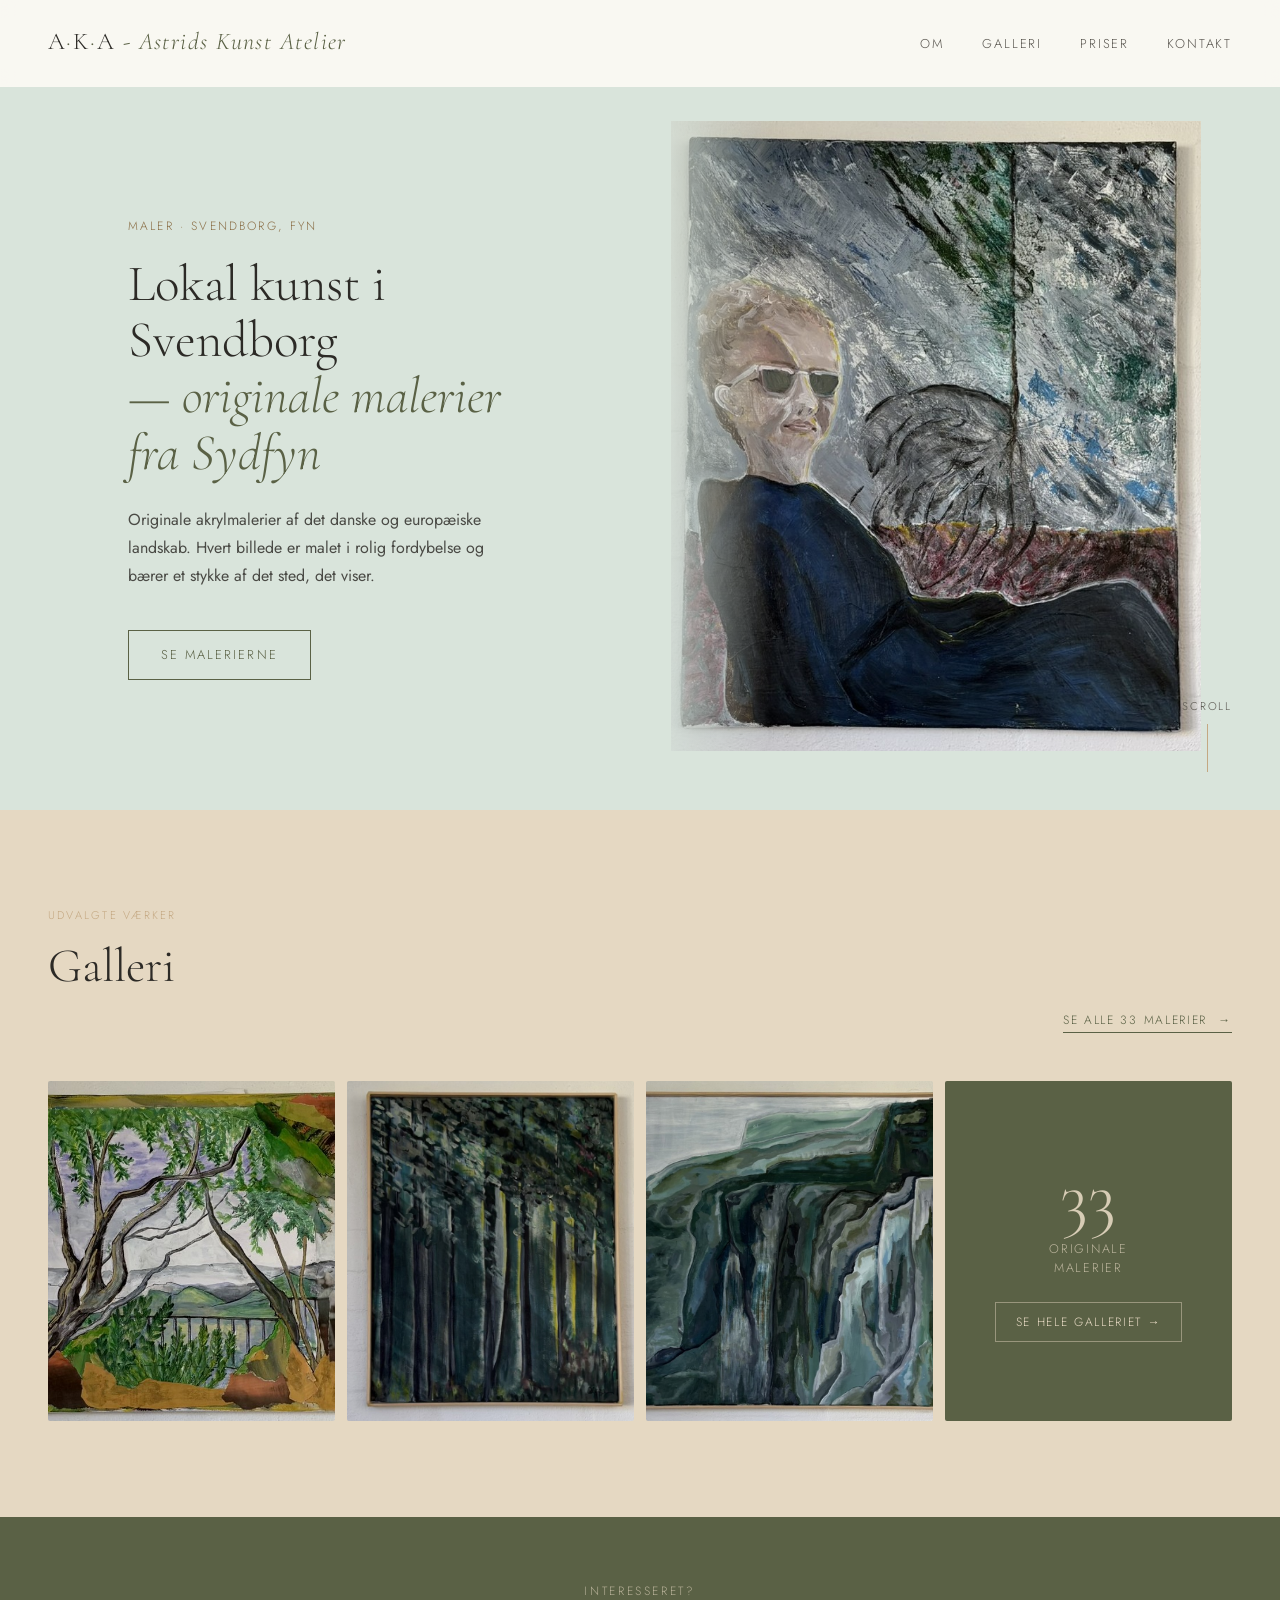
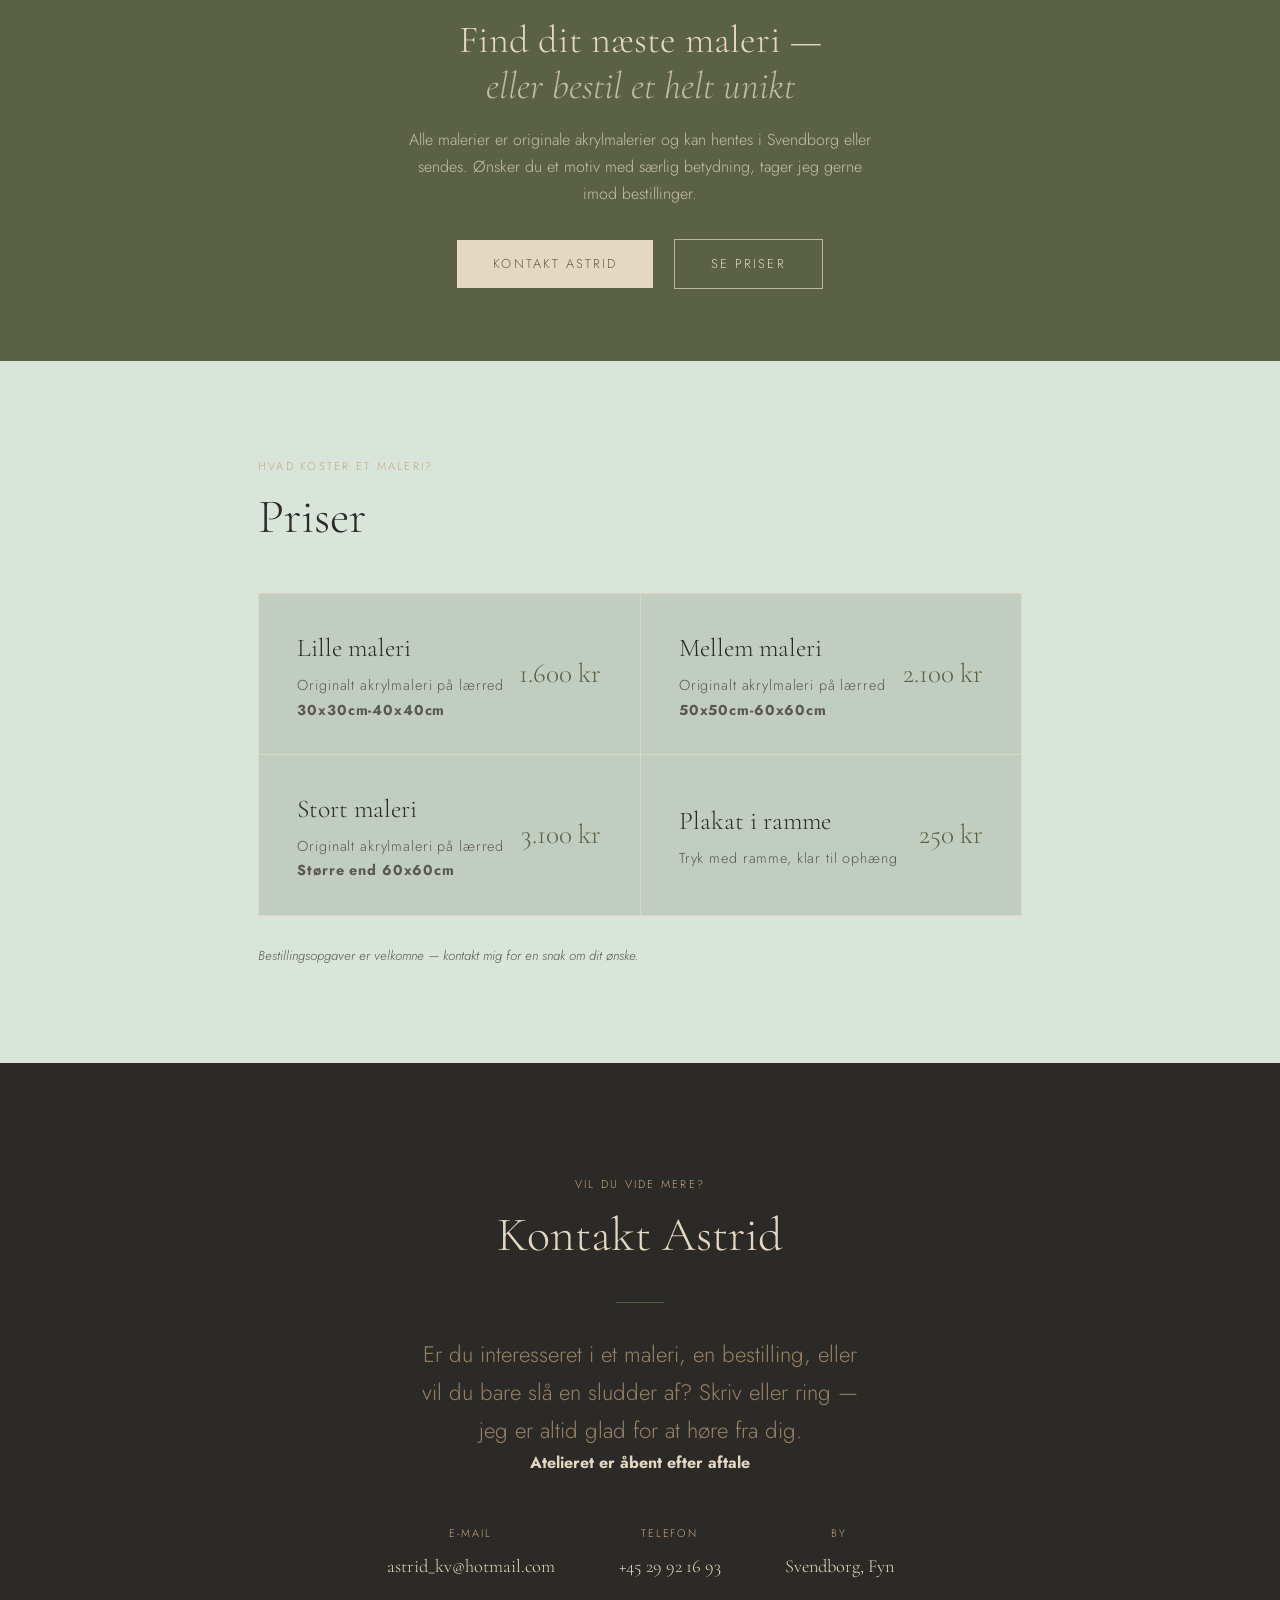
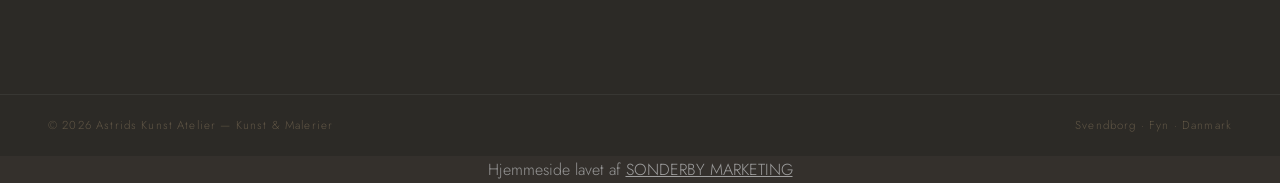
==== commit 8e25ea22: "t" ====
--- a/index.html
+++ b/index.html
@@ -178,32 +178,33 @@
     <div class="price-item">
       <div>
         <div class="price-name">Lille maleri</div>
-        <div class="price-sub">Originalt akrylmaleri på lærred</div>
+        <div class="price-sub">Originalt akrylmaleri på lærred
+           <h4>30x30cm-40x40cm</h4>
+        </div>
+       
       </div>
       <div class="price-val">1.600 kr</div>
     </div>
     <div class="price-item">
       <div>
         <div class="price-name">Mellem maleri</div>
-        <div class="price-sub">Originalt akrylmaleri på lærred</div>
+        <div class="price-sub">Originalt akrylmaleri på lærred
+           <h4>50x50cm-60x60cm</h4>
+        </div>
+        
       </div>
       <div class="price-val">2.100 kr</div>
     </div>
     <div class="price-item">
       <div>
         <div class="price-name">Stort maleri</div>
-        <div class="price-sub">Originalt akrylmaleri på lærred</div>
+        <div class="price-sub">Originalt akrylmaleri på lærred
+          <h4>Større end 60x60cm</h4>
+        </div>
       </div>
       <div class="price-val">3.100 kr</div>
     </div>
     <div class="price-item">
-      <div>
-        <div class="price-name">Plakat</div>
-        <div class="price-sub">Tryk af originalt motiv</div>
-      </div>
-      <div class="price-val">100 kr</div>
-    </div>
-    <div class="price-item" style="grid-column: 1 / -1;">
       <div>
         <div class="price-name">Plakat i ramme</div>
         <div class="price-sub">Tryk med ramme, klar til ophæng</div>
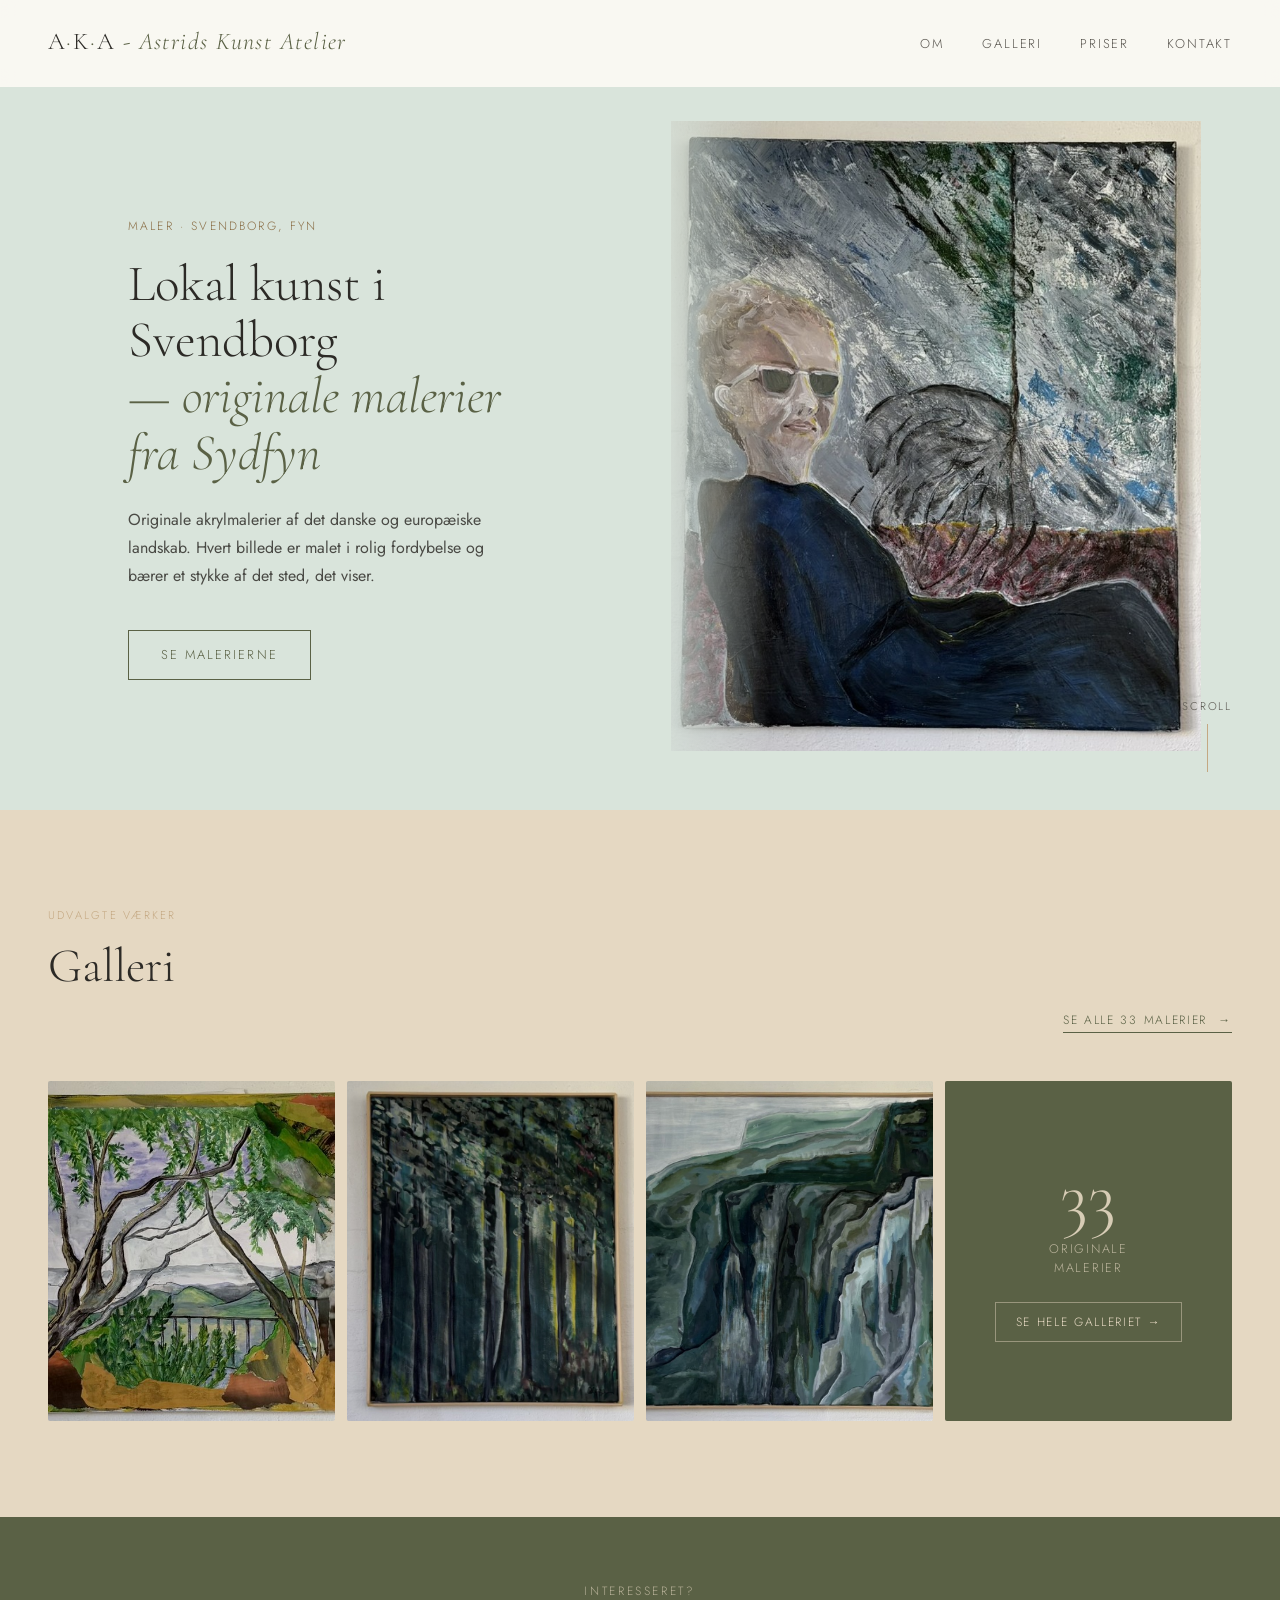
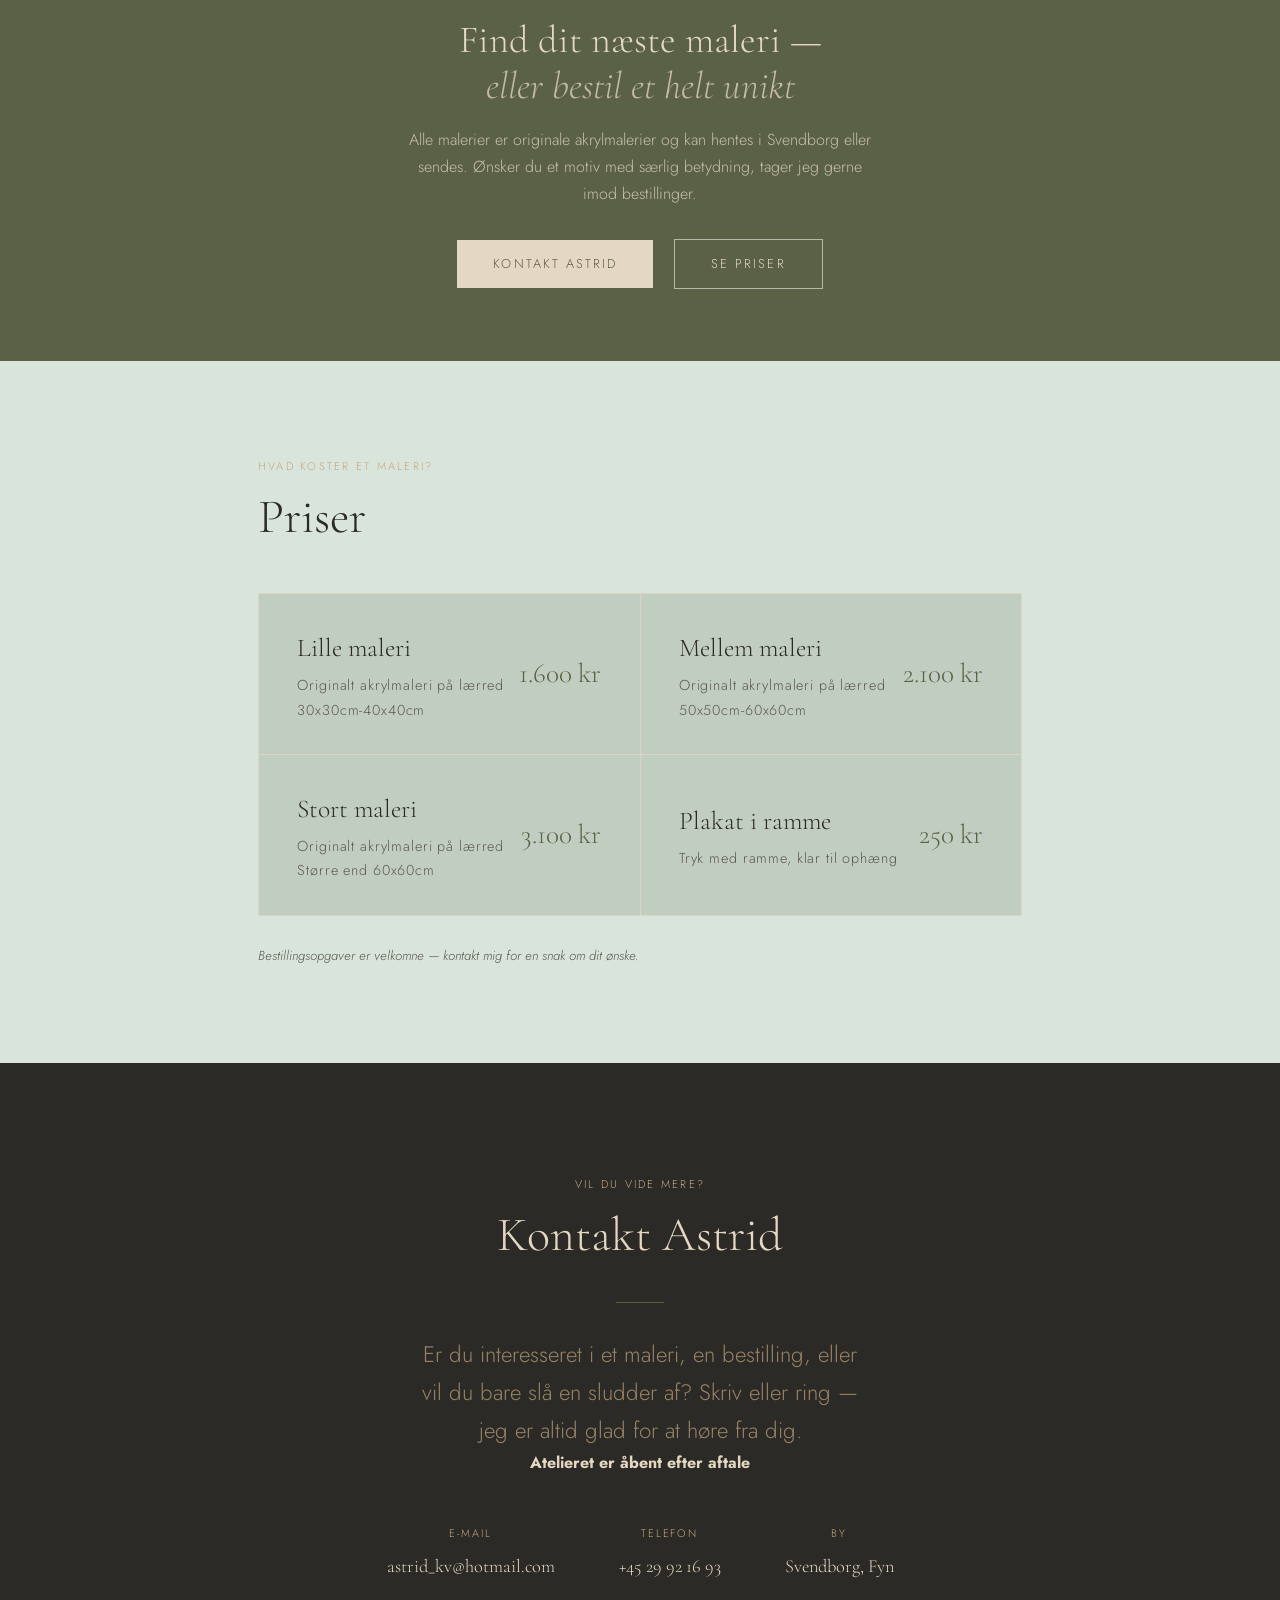
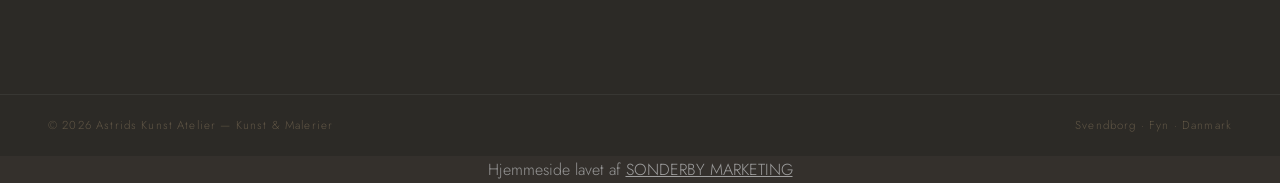
==== commit aef6c51f: "t" ====
--- a/index.html
+++ b/index.html
@@ -19,7 +19,7 @@
   <link rel="stylesheet" href="style.css">
   <link href="https://fonts.googleapis.com/css2?family=Cormorant+Garamond:ital,wght@0,300;0,400;1,300;1,400&family=Jost:wght@300;400&display=swap" rel="stylesheet" />
   <link rel="icon" href="img/aka-logo.png">
-  <meta name="description" content="Oplev lokal kunst i Svendborg og på Sydfyn. Unikke akrylmalerier inspireret af naturen – køb original kunst eller bestil dit eget maleri.">
+  <meta name="description" content="Unikke håndmalede akrylmalerier af det danske og europæiske landskab. Køb originale malerier eller bestil dit eget. Hentes i Svendborg eller sendes i hele Danmark.">
   <meta name="keywords" content="kunst svendborg, lokal kunst svendborg, sydfynsk kunst, naturkunst sydfyn, maler svendborg, kunstner fyn">
 <meta property="og:title" content="Astrids Kunst Atelier – Originale malerier i Svendborg">
 <meta property="og:description" content="Køb originale akrylmalerier fra Svendborg og Sydfyn.">
@@ -37,7 +37,7 @@
   "name": "Astrids Kunst Atelier",
   "url": "https://www.astridskunstatelier.dk",
   "image": "https://www.astridskunstatelier.dk/img/Selvportræt-Astrid.JPEG",
-  "priceRange": "1200–2200 kr",
+  "priceRange": "1600–3100 kr",
   "address": {
     "@type": "PostalAddress",
     "addressLocality": "Svendborg",
@@ -125,21 +125,21 @@
     <!-- 4 udvalgte preview-malerier -->
     <div class="galleri-grid galleri-preview">
       <div class="painting reveal" onclick="window.location='galleri.html'">
-        <img src="img/Maleri3-40x40-Provence.JPEG" alt="Akrylmaleri fra Provence - lokal kunst fra Svendborg">
+        <img src="img/Maleri3-40x40-Provence.JPEG" alt="Akrylmaleri af naturlandskabet i Provence - lokal kunst fra Svendborg">
         <div class="painting-overlay">
           <div class="painting-title">Provence</div>
           <div class="painting-size">40 × 40 cm</div>
         </div>
       </div>
       <div class="painting reveal" onclick="window.location='galleri.html'">
-        <img src="img/Maleri1-50x40-Sofielund.JPEG" alt="Sofielund – akrylmaleri 50x40 cm">
+        <img src="img/Maleri1-50x40-Sofielund.JPEG" alt="Sofielundskoven malet i blå og grønne toner – akrylmaleri 50x40 cm">
         <div class="painting-overlay">
           <div class="painting-title">Sofielund</div>
           <div class="painting-size">50 × 40 cm</div>
         </div>
       </div>
       <div class="painting reveal" onclick="window.location='galleri.html'">
-        <img src="img/Maleri1-60x60-Færøerne.JPEG" alt="Færøerne – akrylmaleri">
+        <img src="img/Maleri1-60x60-Færøerne.JPEG" alt="Akrylmaleri af landskabet på Færøerne – Originalt akrylmaleri">
         <div class="painting-overlay">
           <div class="painting-title">Færøerne</div>
           <div class="painting-size">60 × 60 cm</div>
@@ -179,7 +179,7 @@
       <div>
         <div class="price-name">Lille maleri</div>
         <div class="price-sub">Originalt akrylmaleri på lærred
-           <h4>30x30cm-40x40cm</h4>
+            <span class="price-size">30x30cm-40x40cm</span>
         </div>
        
       </div>
@@ -189,7 +189,7 @@
       <div>
         <div class="price-name">Mellem maleri</div>
         <div class="price-sub">Originalt akrylmaleri på lærred
-           <h4>50x50cm-60x60cm</h4>
+           <span class="price-size">50x50cm-60x60cm</span>
         </div>
         
       </div>
@@ -199,7 +199,7 @@
       <div>
         <div class="price-name">Stort maleri</div>
         <div class="price-sub">Originalt akrylmaleri på lærred
-          <h4>Større end 60x60cm</h4>
+          <span class="price-size">Større end 60x60cm</span>
         </div>
       </div>
       <div class="price-val">3.100 kr</div>
@@ -313,6 +313,5 @@
   document.addEventListener('keydown', e => { if (e.key === 'Escape') closeLightbox(); });
 </script>
 
-
 </body>
 </html>
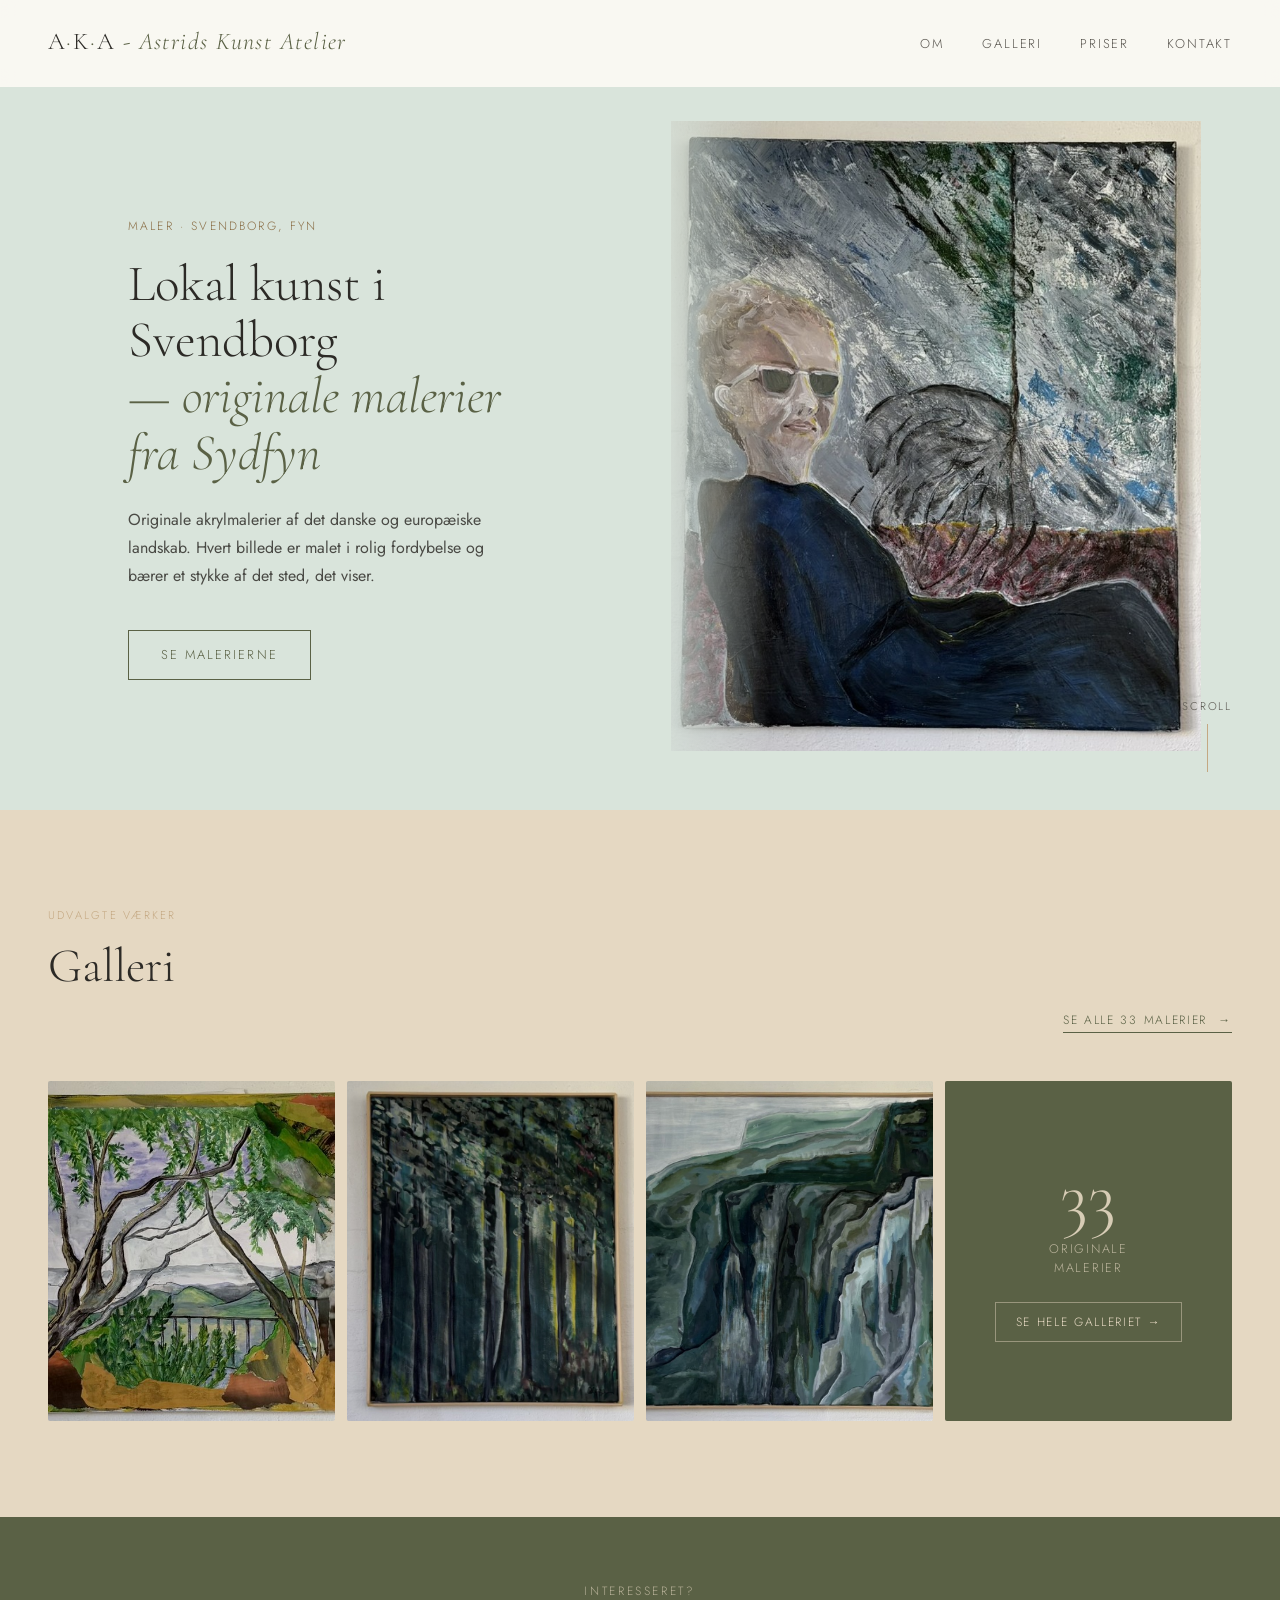
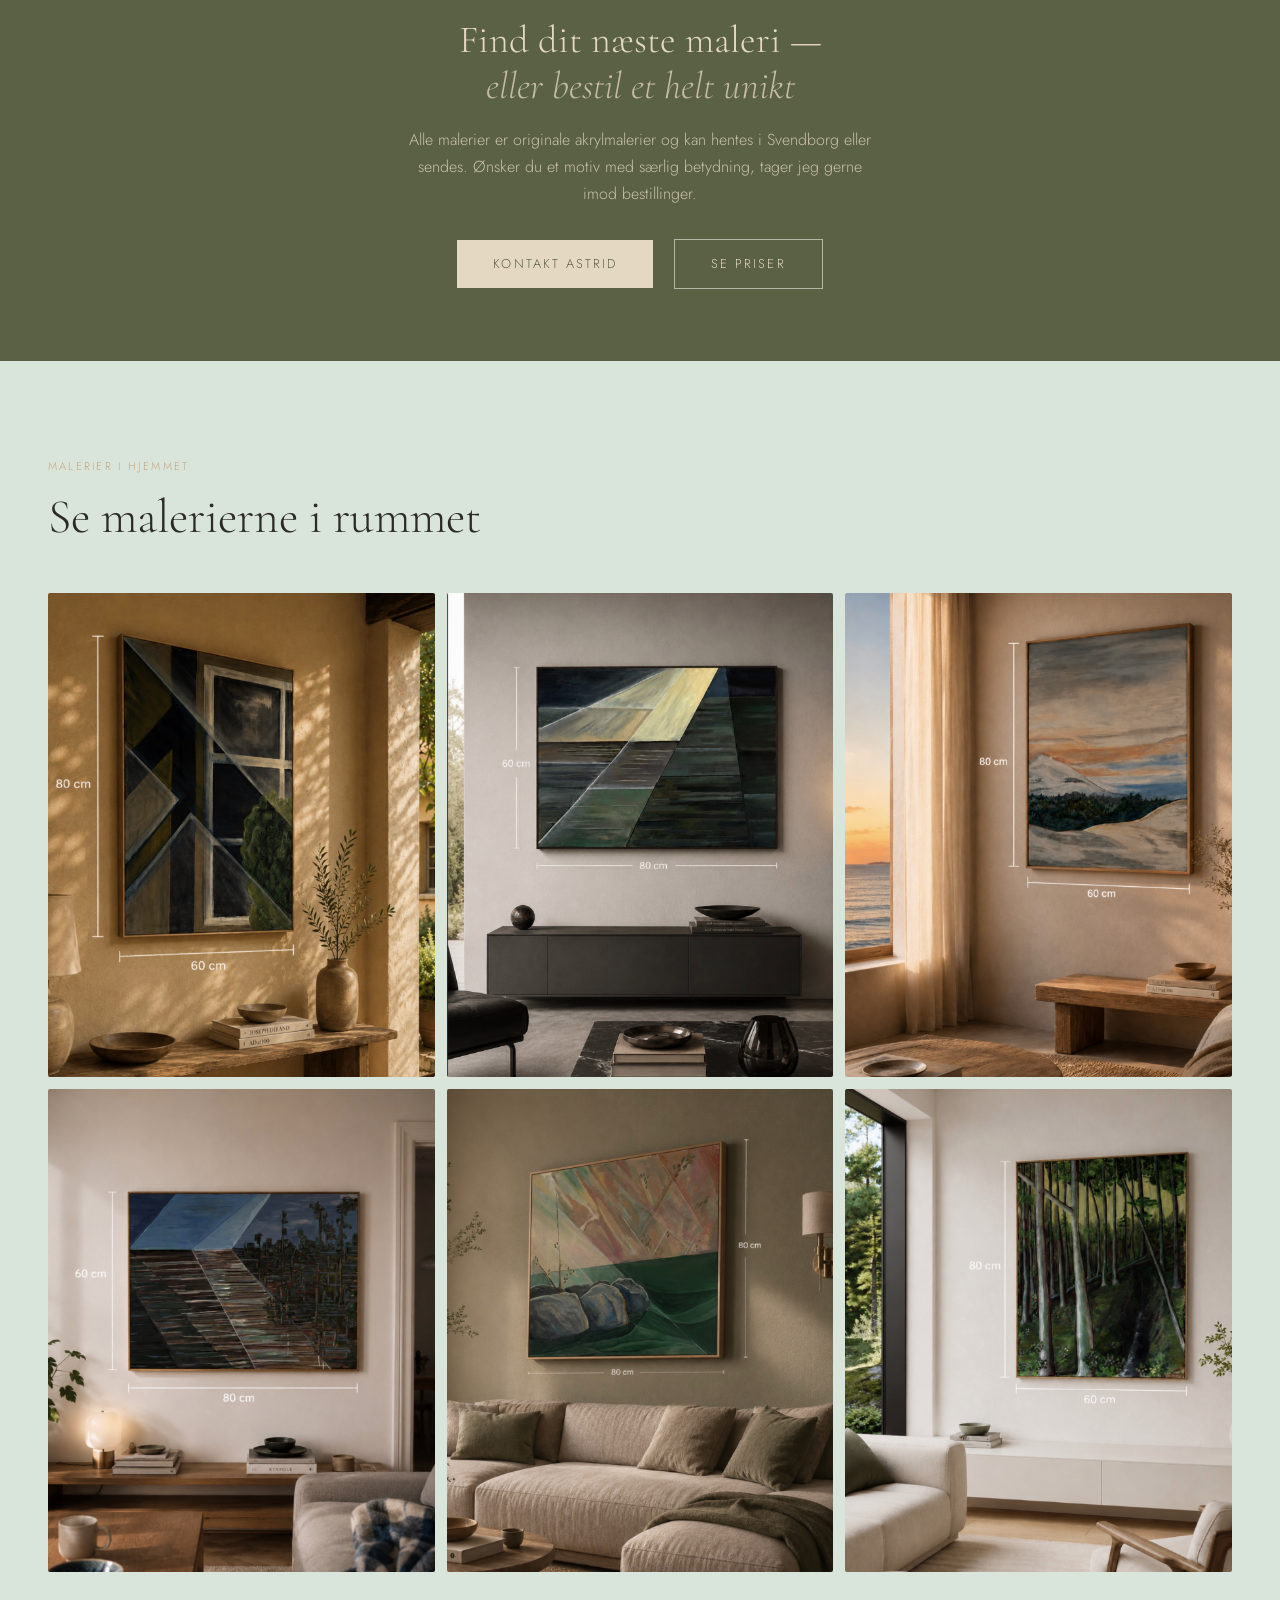
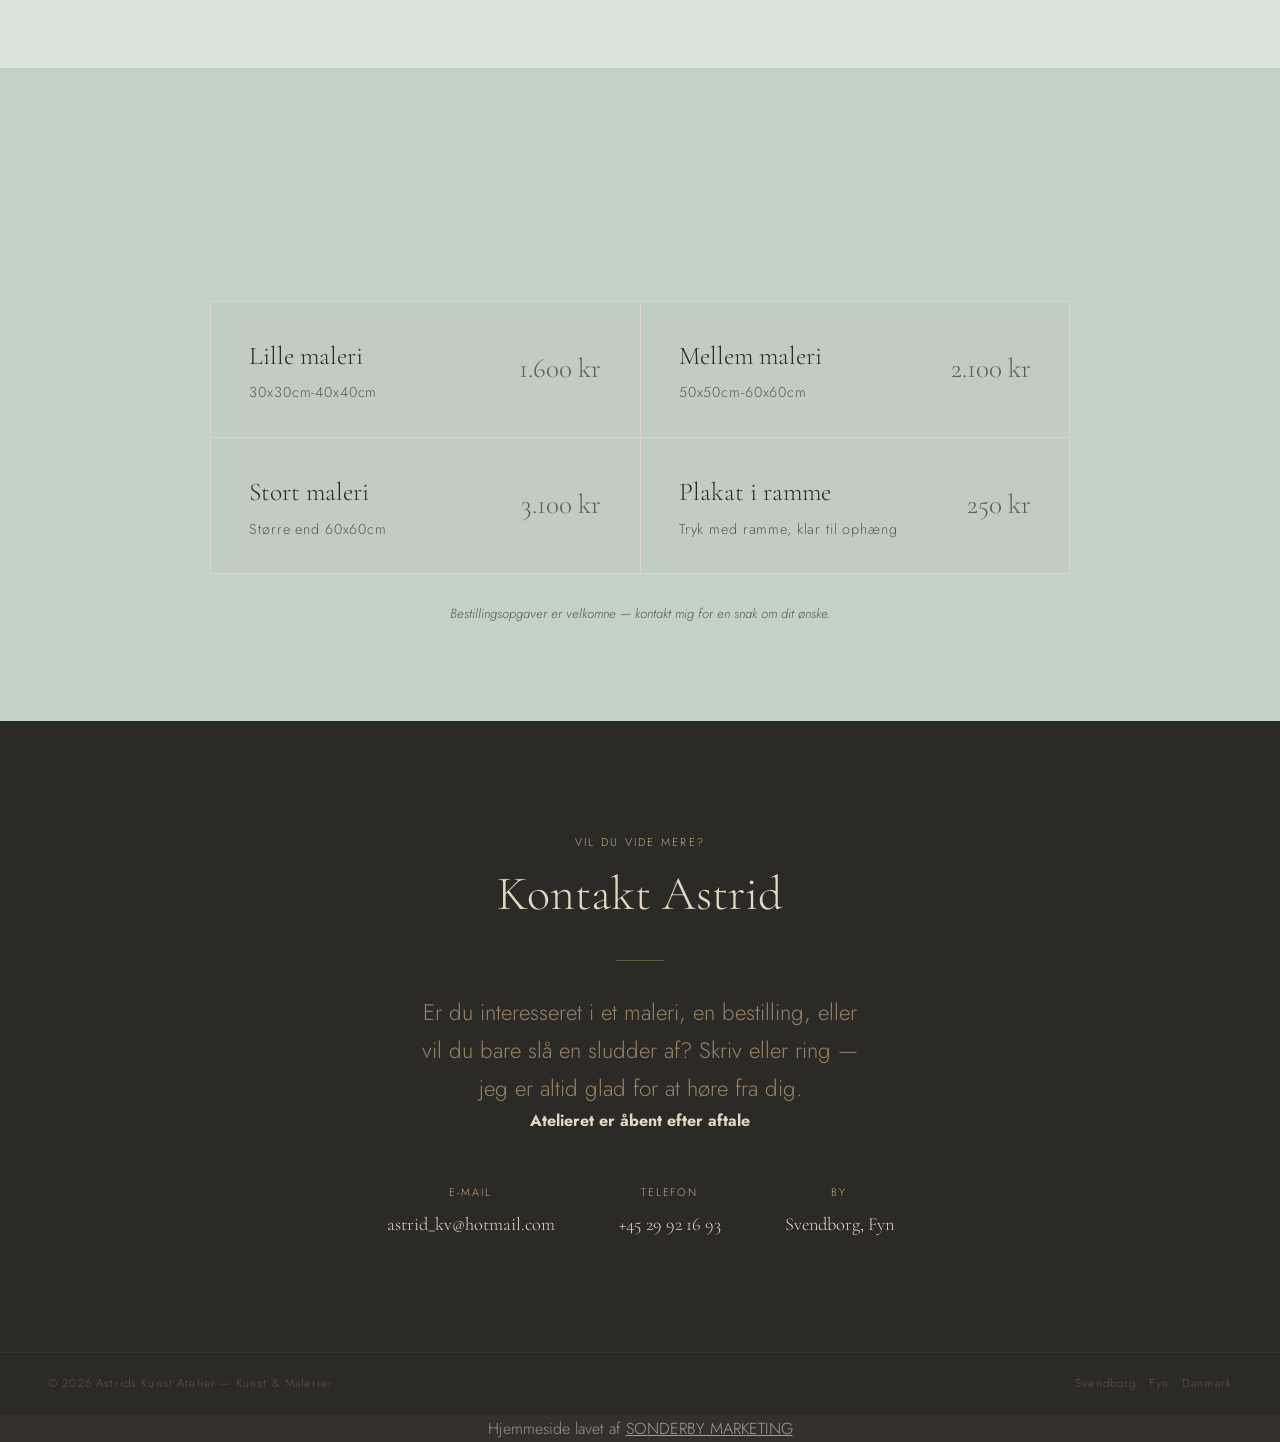
==== commit dab13cfe: "hej" ====
--- a/index.html
+++ b/index.html
@@ -122,7 +122,7 @@
       </a>
     </div>
  
-    <!-- 4 udvalgte preview-malerier -->
+    <!-- 3 udvalgte preview-malerier -->
     <div class="galleri-grid galleri-preview">
       <div class="painting reveal" onclick="window.location='galleri.html'">
         <img src="img/Maleri3-40x40-Provence.JPEG" alt="Akrylmaleri af naturlandskabet i Provence - lokal kunst fra Svendborg">
@@ -168,6 +168,23 @@
   <a href="#priser" style="display:inline-block;padding:13px 36px;border:1.5px solid rgba(245,240,232,0.6);color:var(--cream);font-family:'Jost',sans-serif;font-size:0.8rem;letter-spacing:0.16em;text-transform:uppercase;text-decoration:none;margin:0 8px 8px;">Se priser</a>
 </div>
 
+<!-- MALERIER I RUMMET -->
+<!-- MALERIER I RUMMET -->
+<section id="i-rummet">
+  <div class="rummet-header reveal">
+    <p class="section-label">Malerier i hjemmet</p>
+    <h2 class="section-title">Se malerierne i rummet</h2>
+  </div>
+  <div class="rummet-grid">
+    <div class="rummet-item"><img src="img/IMG_7927.PNG" alt="Mørkt abstrakt maleri 60x80 cm i stue"></div>
+    <div class="rummet-item"><img src="img/IMG_7928.PNG" alt="Bjerglandskab maleri 60x80 cm i varmt rum"></div>
+    <div class="rummet-item"><img src="img/IMG_7929.PNG" alt="Geometrisk maleri 60x80 cm i moderne interiør"></div>
+    <div class="rummet-item"><img src="img/IMG_7930.PNG" alt="Vindue maleri 60x80 cm i terracotta rum"></div>
+    <div class="rummet-item"><img src="img/IMG_7931.PNG" alt="Skov maleri 60x80 cm i minimalistisk rum"></div>
+    <div class="rummet-item"><img src="img/IMG_7932.PNG" alt="Farverigt landskab 80x80 cm i stue"></div>
+  </div>
+</section>
+
  
 <!-- PRISER -->
 <section id="priser">
@@ -178,7 +195,7 @@
     <div class="price-item">
       <div>
         <div class="price-name">Lille maleri</div>
-        <div class="price-sub">Originalt akrylmaleri på lærred
+        <div class="price-sub">
             <span class="price-size">30x30cm-40x40cm</span>
         </div>
        
@@ -188,7 +205,7 @@
     <div class="price-item">
       <div>
         <div class="price-name">Mellem maleri</div>
-        <div class="price-sub">Originalt akrylmaleri på lærred
+        <div class="price-sub">
            <span class="price-size">50x50cm-60x60cm</span>
         </div>
         
@@ -198,7 +215,7 @@
     <div class="price-item">
       <div>
         <div class="price-name">Stort maleri</div>
-        <div class="price-sub">Originalt akrylmaleri på lærred
+        <div class="price-sub">
           <span class="price-size">Større end 60x60cm</span>
         </div>
       </div>
@@ -311,6 +328,7 @@
     document.body.style.overflow = '';
   }
   document.addEventListener('keydown', e => { if (e.key === 'Escape') closeLightbox(); });
+
 </script>
 
 </body>
--- a/style.css
+++ b/style.css
@@ -509,51 +509,65 @@
     }
  
     /* ── PRISER ── */
-    #priser {
-      max-width: 860px;
-      margin: 0 auto;
-    }
-    .price-grid {
-      display: grid;
-      grid-template-columns: 1fr 1fr;
-      gap: 1px;
-      background: var(--line);
-      border: 1px solid var(--line);
-      margin-top: 3rem;
-    }
-    .price-item {
-      background: rgb(194, 205, 194);
-      padding: 2rem 2.4rem;
-      display: flex;
-      justify-content: space-between;
-      align-items: center;
-      transition: background 0.2s;
-    }
-    .price-item:hover { background: var(--cream); }
-    .price-name {
-      font-family: 'Cormorant Garamond', serif;
-      font-size: 1.6rem;
-      font-weight: 300;
-    }
-    .price-sub {
-      font-size: 0.9rem;
-      color: var(--muted);
-      margin-top: 0.2rem;
-      letter-spacing: 0.06em;
-    }
-    .price-val {
-      font-family: 'Cormorant Garamond', serif;
-      font-size: 1.7rem;
-      font-weight: 300;
-      color: var(--moss);
-      white-space: nowrap;
-    }
-    .price-note {
-      margin-top: 1.8rem;
-      font-size: 0.82rem;
-      color: var(--muted);
-      font-style: italic;
-    }
+    /* ── PRISER ── */
+#priser {
+  padding: 6rem 3rem;
+  background-color: #c3d2c5;
+  text-align: center;
+}
+
+.price-grid {
+  display: grid;
+  grid-template-columns: 1fr 1fr;
+  gap: 1px;
+  background: var(--line);
+  border: 1px solid var(--line);
+  margin-top: 3rem;
+  max-width: 860px;
+  margin-left: auto;
+  margin-right: auto;
+}
+
+.price-item {
+  background: rgb(194, 205, 194);
+  padding: 2rem 2.4rem;
+  display: flex;
+  justify-content: space-between;
+  align-items: center;
+  transition: background 0.2s;
+}
+
+.price-item:hover { background: var(--cream); }
+
+.price-name {
+  font-family: 'Cormorant Garamond', serif;
+  font-size: 1.6rem;
+  font-weight: 300;
+  text-align: left;
+}
+
+.price-sub {
+  font-size: 0.9rem;
+  color: var(--muted);
+  margin-top: 0.2rem;
+  letter-spacing: 0.06em;
+  text-align: left;
+}
+
+.price-val {
+  font-family: 'Cormorant Garamond', serif;
+  font-size: 1.7rem;
+  font-weight: 300;
+  color: var(--moss);
+  white-space: nowrap;
+}
+
+.price-note {
+  margin-top: 1.8rem;
+  font-size: 0.82rem;
+  color: var(--muted);
+  font-style: italic;
+}
  
     /* ── KONTAKT ── */
     #kontakt {
@@ -664,6 +678,63 @@
       opacity: 1;
       transform: translateY(0);
     }
+
+
+    /*showcase*/
+   /* ── MALERIER I RUMMET ── */
+#i-rummet {
+  padding: 6rem 3rem;
+  background: var(--warm-white);
+}
+
+.rummet-header {
+  max-width: 1200px;
+  margin: 0 auto 3rem;
+}
+
+.rummet-grid {
+  display: grid;
+  grid-template-columns: repeat(3, 1fr);
+  gap: 12px;
+  max-width: 1200px;
+  margin: 0 auto;
+}
+
+.rummet-item {
+  overflow: hidden;
+  border-radius: 2px;
+  aspect-ratio: 4 / 5;
+}
+
+.rummet-item img {
+  width: 100%;
+  height: 100%;
+  object-fit: cover;
+  object-position: center;
+  display: block;
+  transition: transform 0.7s cubic-bezier(0.25, 0.46, 0.45, 0.94);
+  filter: saturate(0.88);
+}
+
+.rummet-item:hover img {
+  transform: scale(1.03);
+  filter: saturate(1);
+}
+
+@media (max-width: 900px) {
+  #i-rummet {
+    padding: 4rem 1.5rem;
+  }
+  .rummet-grid {
+    grid-template-columns: repeat(2, 1fr);
+  }
+}
+
+@media (max-width: 480px) {
+  .rummet-grid {
+    grid-template-columns: 1fr;
+  }
+}
  
     /* ══════════════════════════════════════
        RESPONSIVE – 900px
